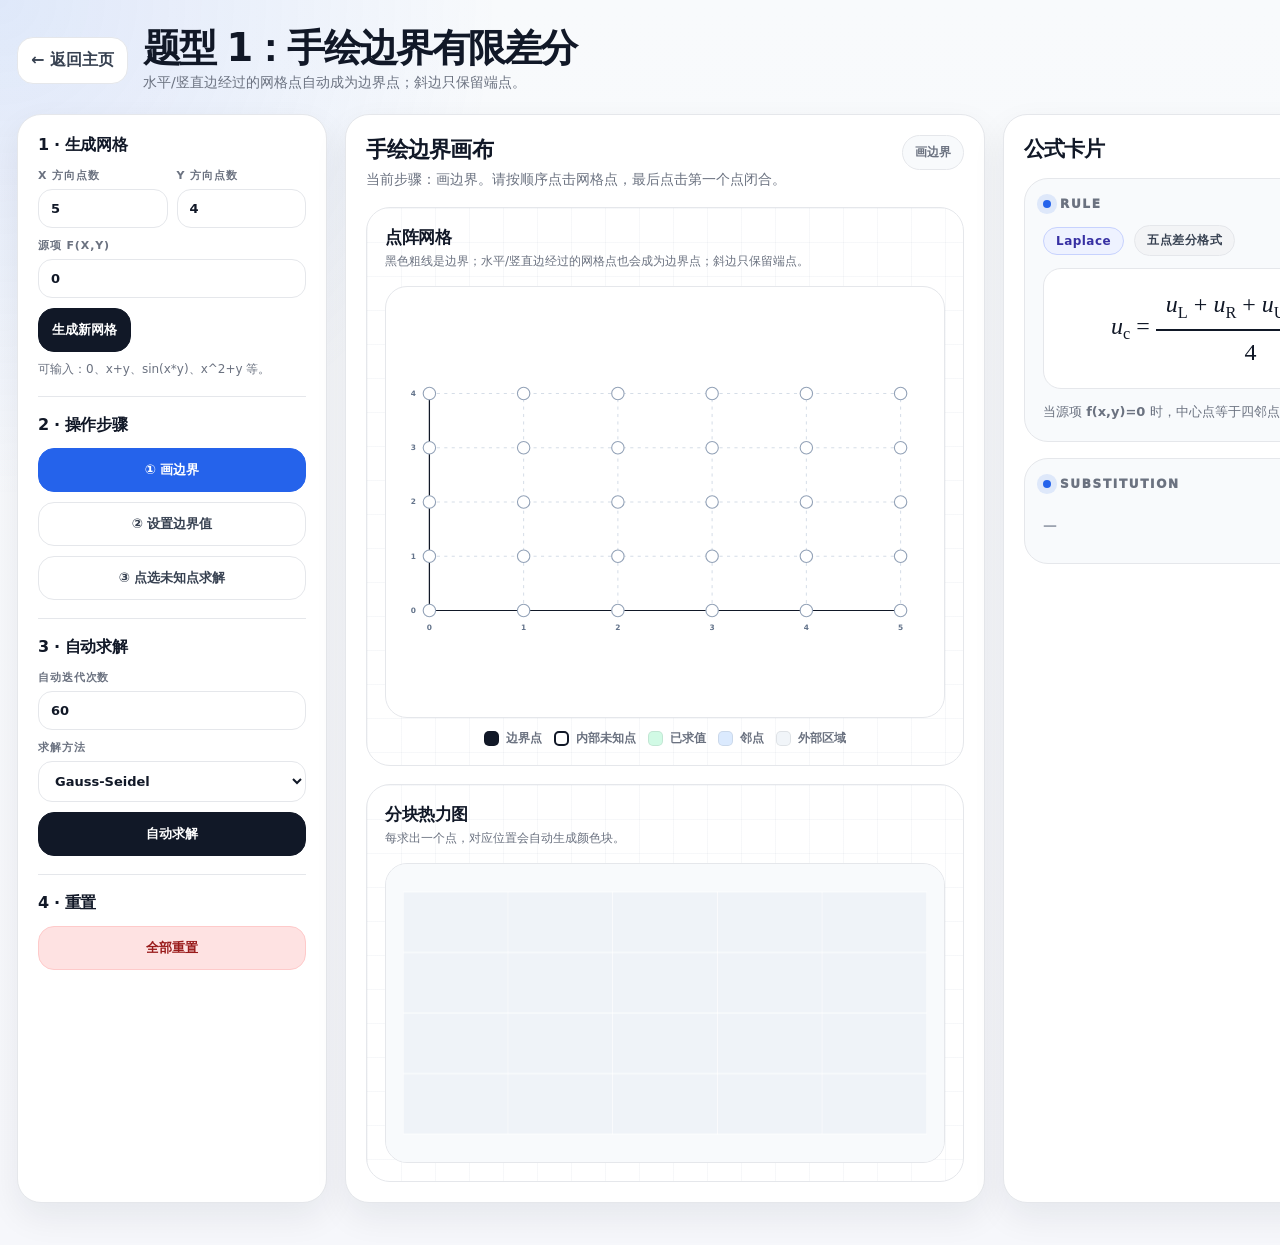
==== type1.html @ 8f2c516f "first commit" ====
<!DOCTYPE html>
<html lang="zh-CN"><head><meta charset="UTF-8"><meta name="viewport" content="width=device-width,initial-scale=1.0"><title>题型1 手绘边界有限差分</title><link rel="stylesheet" href="css/style.css"></head>
<body><div class="app"><header class="topbar"><a class="btn" href="index.html" style="text-decoration:none">← 返回主页</a><div><h1>题型 1：手绘边界有限差分</h1><div class="subtitle">水平/竖直边经过的网格点自动成为边界点；斜边只保留端点。</div></div></header>
<section><div class="layout"><aside class="card panel"><div class="control-group"><h3>1 · 生成网格</h3><div class="field-row"><div><label>x 方向点数</label><input id="nx" type="number" min="3" max="12" value="5"></div><div><label>y 方向点数</label><input id="ny" type="number" min="3" max="12" value="4"></div></div><div class="field-row one"><div><label>源项 f(x,y)</label><input id="source" value="0"></div></div><button class="btn dark" id="newGrid">生成新网格</button><div class="mini-note">可输入：0、x+y、sin(x*y)、x^2+y 等。</div></div><div class="control-group"><h3>2 · 操作步骤</h3><div class="segmented"><button class="btn mode-btn active" data-mode="draw">① 画边界</button><button class="btn mode-btn" data-mode="set">② 设置边界值</button><button class="btn mode-btn" data-mode="solve">③ 点选未知点求解</button></div></div><div class="control-group"><h3>3 · 自动求解</h3><div class="field-row one"><div><label>自动迭代次数</label><input id="iterations" type="number" min="1" value="60"></div></div><div class="field-row one"><div><label>求解方法</label><select id="method"><option value="gauss">Gauss-Seidel</option><option value="jacobi">Jacobi</option><option value="sor">SOR</option></select></div></div><div class="field-row one" id="omegaWrap" style="display:none"><div><label>SOR 松弛因子 ω</label><input id="omega" type="number" min="0.1" max="1.95" step="0.05" value="1.2"></div></div><div class="segmented"><button class="btn dark" id="autoSolve">自动求解</button></div></div><div class="control-group"><h3>4 · 重置</h3><div class="segmented"><button class="btn warn" id="resetAll">全部重置</button></div></div></aside><main class="card main-canvas"><div class="canvas-header"><div><h3>手绘边界画布</h3><div class="subtitle" id="canvasTip">当前步骤：画边界。请按顺序点击网格点，最后点击第一个点闭合。</div></div><div class="hint" id="modeHint">画边界</div></div><div class="visual-stack"><div class="sub-card"><div class="sub-card-title"><div><h4>点阵网格</h4><p>黑色粗线是边界；水平/竖直边经过的网格点也会成为边界点；斜边只保留端点。</p></div></div><div class="grid-canvas-wrap"><svg id="gridSvg" viewBox="0 0 900 460"></svg></div><div class="legend"><div class="legend-item"><span class="swatch" style="background:#111827"></span> 边界点</div><div class="legend-item"><span class="swatch" style="background:#fff;border:2px solid #111827"></span> 内部未知点</div><div class="legend-item"><span class="swatch" style="background:#d1fae5"></span> 已求值</div><div class="legend-item"><span class="swatch" style="background:#dbeafe"></span> 邻点</div><div class="legend-item"><span class="swatch" style="background:#f1f5f9"></span> 外部区域</div></div></div><div class="sub-card"><div class="sub-card-title"><div><h4>分块热力图</h4><p>每求出一个点，对应位置会自动生成颜色块。</p></div></div><div class="heat-map"><canvas id="heatCanvas" width="900" height="300"></canvas></div></div></div></main><aside class="card formula-card"><h3>公式卡片</h3><div class="pretty-box"><div class="pretty-label">Rule</div><div id="ruleBox"></div></div><div class="pretty-box"><div class="pretty-label">Substitution</div><div id="subBox"></div></div></aside></div></section></div>
<script>
const $=s=>document.querySelector(s),$$=s=>Array.from(document.querySelectorAll(s));const state={nx:5,ny:4,mode:"draw",vertices:[],closed:false,boundarySet:new Set,activeSet:new Set,interiorSet:new Set,outsideSet:new Set,values:new Map,solvedSet:new Set,selected:null,neighbors:[],lastCalc:null};const svg=$("#gridSvg"),canvas=$("#heatCanvas"),ctx=canvas.getContext("2d");const key=(i,j)=>`${i},${j}`,parseKey=k=>k.split(",").map(Number),clamp=(v,a,b)=>Math.max(a,Math.min(b,v));function fmt(n,d=4){if(n==null||Number.isNaN(n)||!Number.isFinite(n))return"?";return Number(n).toFixed(d).replace(/\.?0+$/,'')}function compileExpr(expr,names){const safe=String(expr||"0").replace(/\bpi\b/gi,"Math.PI").replace(/\be\b/g,"Math.E").replace(/\bsin\b/g,"Math.sin").replace(/\bcos\b/g,"Math.cos").replace(/\btan\b/g,"Math.tan").replace(/\bexp\b/g,"Math.exp").replace(/\blog\b/g,"Math.log").replace(/\bsqrt\b/g,"Math.sqrt").replace(/\babs\b/g,"Math.abs").replace(/\bpow\b/g,"Math.pow").replace(/\^/g,"**");try{return new Function(...names,`"use strict"; return (${safe});`)}catch{return()=>0}}function evalExpr(expr,vars){try{const fn=compileExpr(expr,Object.keys(vars)),v=fn(...Object.values(vars));return Number.isFinite(v)?Number(v):0}catch{return 0}}function px(i){const p=70,w=900-p*2;return p+i/state.nx*w}function py(j){const p=55,h=460-p*2;return 460-p-j/state.ny*h}const coord=(i,j)=>({x:i,y:j});function updateMethodUI(){$("#omegaWrap").style.display=$("#method").value==="sor"?"grid":"none"}function getMethodName(){const v=$("#method").value;return v==="jacobi"?"Jacobi":v==="sor"?"SOR":"Gauss-Seidel"}function updateStepText(){const m=state.mode;if(m==="draw"){$("#modeHint").textContent="画边界";$("#canvasTip").textContent="当前步骤：画边界。请按顺序点击网格点，最后点击第一个点闭合。"}if(m==="set"){$("#modeHint").textContent="设置边界值";$("#canvasTip").textContent="当前步骤：设置边界值。请点击黑色边界点，然后手动输入该点的边界值。"}if(m==="solve"){$("#modeHint").textContent="点选求解";$("#canvasTip").textContent="当前步骤：点选未知点求解。请点击白色空心点，系统会自动代入四邻点计算。"}}function updateStatus(){}function setMode(mode){state.mode=mode;$$('.mode-btn').forEach(b=>b.classList.toggle('active',b.dataset.mode===mode));updateStepText();render()}function pointInPolygon(x,y,poly){let inside=false;for(let i=0,j=poly.length-1;i<poly.length;j=i++){const xi=poly[i].i,yi=poly[i].j,xj=poly[j].i,yj=poly[j].j;const hit=((yi>y)!==(yj>y))&&(x<((xj-xi)*(y-yi))/((yj-yi)||1e-12)+xi);if(hit)inside=!inside}return inside}function rebuildSets(){state.boundarySet.clear();state.activeSet.clear();state.interiorSet.clear();state.outsideSet.clear();function add(i,j){const k=key(i,j);state.boundarySet.add(k);state.activeSet.add(k)}for(const v of state.vertices)add(v.i,v.j);if(state.vertices.length>=2){const seg=[];for(let a=0;a<state.vertices.length-1;a++)seg.push([state.vertices[a],state.vertices[a+1]]);if(state.closed)seg.push([state.vertices[state.vertices.length-1],state.vertices[0]]);for(const[p0,p1]of seg){if(p0.i===p1.i){for(let j=Math.min(p0.j,p1.j);j<=Math.max(p0.j,p1.j);j++)add(p0.i,j)}else if(p0.j===p1.j){for(let i=Math.min(p0.i,p1.i);i<=Math.max(p0.i,p1.i);i++)add(i,p0.j)}else{add(p0.i,p0.j);add(p1.i,p1.j)}}}if(!state.closed){for(let j=0;j<=state.ny;j++)for(let i=0;i<=state.nx;i++){const k=key(i,j);if(!state.boundarySet.has(k))state.outsideSet.add(k)}return}for(let j=0;j<=state.ny;j++)for(let i=0;i<=state.nx;i++){const k=key(i,j);if(state.boundarySet.has(k))continue;if(pointInPolygon(i,j,state.vertices)){state.interiorSet.add(k);state.activeSet.add(k);if(!state.values.has(k))state.values.set(k,0)}else state.outsideSet.add(k)}}function handlePointClick(i,j){if(state.mode==="draw")handleDrawClick(i,j);if(state.mode==="set")handleSetClick(i,j);if(state.mode==="solve")handleSolveClick(i,j)}function handleDrawClick(i,j){if(state.closed)return;if(state.vertices.length>=3){const f=state.vertices[0];if(f.i===i&&f.j===j){state.closed=true;rebuildSets();render();return}}const last=state.vertices[state.vertices.length-1];if(last&&last.i===i&&last.j===j)return;state.vertices.push({i,j});rebuildSets();render()}function handleSetClick(i,j){const k=key(i,j);if(!state.boundarySet.has(k))return;const old=state.values.has(k)?state.values.get(k):"";const input=prompt(`请输入边界点 (${i}, ${j}) 的边界值`,old);if(input===null)return;const value=evalExpr(input,coord(i,j));state.values.set(k,value);state.solvedSet.add(k);state.selected={i,j};state.neighbors=[];state.lastCalc={type:"boundary",i,j,...coord(i,j),value};render()}function handleSolveClick(i,j){const k=key(i,j);if(!state.interiorSet.has(k))return;calculateInteriorPoint(i,j,true);render()}function nearestBoundaryValue(i,j){let best=null,bestD=Infinity;for(const k of state.boundarySet){if(!state.values.has(k))continue;const[bi,bj]=parseKey(k),d=(bi-i)**2+(bj-j)**2;if(d<bestD){bestD=d;best=state.values.get(k)}}return best===null?0:best}function getNeighborValue(i,j){const k=key(i,j);return state.values.has(k)?state.values.get(k):nearestBoundaryValue(i,j)}function getNeighborInfo(i,j){return[{name:"左",i:i-1,j},{name:"右",i:i+1,j},{name:"上",i,j:j+1},{name:"下",i,j:j-1}].map(d=>{const k=key(d.i,d.j);return {...d,value:state.values.has(k)?state.values.get(k):nearestBoundaryValue(d.i,d.j)}})}function calculateInteriorPoint(i,j,mark=false){const k=key(i,j),{x,y}=coord(i,j),fVal=evalExpr($("#source").value,{x,y});const n=getNeighborInfo(i,j),L=n.find(a=>a.name==="左").value,R=n.find(a=>a.name==="右").value,U=n.find(a=>a.name==="上").value,D=n.find(a=>a.name==="下").value,value=(L+R+U+D-fVal)/4;state.values.set(k,value);state.solvedSet.add(k);if(mark){state.selected={i,j};state.neighbors=n.map(a=>({i:a.i,j:a.j}));state.lastCalc={type:"interior",method:"单点代入",i,j,x,y,L,R,U,D,fVal,value}}return value}function jacobiStep(){const old=new Map(state.values),neu=new Map(state.values);for(const k of state.interiorSet){const[i,j]=parseKey(k),{x,y}=coord(i,j),fVal=evalExpr($("#source").value,{x,y});const ov=(a,b)=>old.has(key(a,b))?old.get(key(a,b)):nearestBoundaryValue(a,b);neu.set(k,(ov(i-1,j)+ov(i+1,j)+ov(i,j+1)+ov(i,j-1)-fVal)/4);state.solvedSet.add(k)}state.values=neu}function gaussStep(){for(const k of state.interiorSet){const[i,j]=parseKey(k),{x,y}=coord(i,j),fVal=evalExpr($("#source").value,{x,y});state.values.set(k,(getNeighborValue(i-1,j)+getNeighborValue(i+1,j)+getNeighborValue(i,j+1)+getNeighborValue(i,j-1)-fVal)/4);state.solvedSet.add(k)}}function sorStep(w){for(const k of state.interiorSet){const[i,j]=parseKey(k),{x,y}=coord(i,j),fVal=evalExpr($("#source").value,{x,y}),old=state.values.get(k)||0;const gs=(getNeighborValue(i-1,j)+getNeighborValue(i+1,j)+getNeighborValue(i,j+1)+getNeighborValue(i,j-1)-fVal)/4;state.values.set(k,old+w*(gs-old));state.solvedSet.add(k)}}function autoSolve(){const n=Math.max(1,+$("#iterations").value||60),m=$("#method").value,w=+$("#omega").value||1.2;for(let s=0;s<n;s++){if(m==="jacobi")jacobiStep();else if(m==="sor")sorStep(w);else gaussStep()}const first=Array.from(state.interiorSet)[0];if(first){const[i,j]=parseKey(first);calculateInteriorPoint(i,j,true);state.lastCalc.method=getMethodName()}render()}function newGrid(){state.nx=clamp(+$("#nx").value||5,3,12);state.ny=clamp(+$("#ny").value||4,3,12);state.vertices=[];state.closed=false;state.boundarySet.clear();state.activeSet.clear();state.interiorSet.clear();state.outsideSet.clear();state.values.clear();state.solvedSet.clear();state.selected=null;state.neighbors=[];state.lastCalc=null;rebuildSets();setMode("draw");render()}function resetAll(){newGrid()}function render(){renderGrid();renderHeatMap();renderFormula()}function addSvgText(x,y,text,o={}){const t=document.createElementNS("http://www.w3.org/2000/svg","text");t.setAttribute("x",x);t.setAttribute("y",y);t.setAttribute("text-anchor",o.anchor||"middle");t.setAttribute("fill",o.fill||"#111827");t.setAttribute("font-size",o.size||"12");t.setAttribute("font-weight",o.weight||"900");t.textContent=text;svg.appendChild(t)}function addBoundaryValueLabel(i,j,value){const label=fmt(value,2),width=Math.max(32,label.length*8+14),height=20;let x=clamp(px(i)+12,4,900-width-4),y=clamp(py(j)-28,4,460-height-4);const g=document.createElementNS("http://www.w3.org/2000/svg","g");g.setAttribute("class","boundary-value-label");const r=document.createElementNS("http://www.w3.org/2000/svg","rect");r.setAttribute("x",x);r.setAttribute("y",y);r.setAttribute("width",width);r.setAttribute("height",height);const t=document.createElementNS("http://www.w3.org/2000/svg","text");t.setAttribute("x",x+width/2);t.setAttribute("y",y+14);t.setAttribute("text-anchor","middle");t.textContent=label;g.appendChild(r);g.appendChild(t);svg.appendChild(g)}function renderGrid(){svg.innerHTML="";for(let i=0;i<=state.nx;i++){const l=document.createElementNS("http://www.w3.org/2000/svg","line");l.setAttribute("x1",px(i));l.setAttribute("y1",py(0));l.setAttribute("x2",px(i));l.setAttribute("y2",py(state.ny));l.setAttribute("class",i===0?"axis-line":"grid-line");svg.appendChild(l)}for(let j=0;j<=state.ny;j++){const l=document.createElementNS("http://www.w3.org/2000/svg","line");l.setAttribute("x1",px(0));l.setAttribute("y1",py(j));l.setAttribute("x2",px(state.nx));l.setAttribute("y2",py(j));l.setAttribute("class",j===0?"axis-line":"grid-line");svg.appendChild(l)}for(let i=0;i<=state.nx;i++)addSvgText(px(i),py(0)+31,i,{fill:"#64748b"});for(let j=0;j<=state.ny;j++)addSvgText(px(0)-26,py(j)+4,j,{fill:"#64748b"});if(state.selected&&state.neighbors.length)for(const nb of state.neighbors){const l=document.createElementNS("http://www.w3.org/2000/svg","line");l.setAttribute("x1",px(state.selected.i));l.setAttribute("y1",py(state.selected.j));l.setAttribute("x2",px(nb.i));l.setAttribute("y2",py(nb.j));l.setAttribute("class","dependency-line");svg.appendChild(l)}if(state.vertices.length>=2){const pts=state.vertices.map(v=>`${px(v.i)},${py(v.j)}`).join(" ");const poly=document.createElementNS("http://www.w3.org/2000/svg",state.closed?"polygon":"polyline");poly.setAttribute("points",pts);poly.setAttribute("class",state.closed?"boundary-line":"preview-line");svg.appendChild(poly)}for(let j=0;j<=state.ny;j++)for(let i=0;i<=state.nx;i++){const k=key(i,j),g=document.createElementNS("http://www.w3.org/2000/svg","g");let cls="candidate";if(state.closed){if(state.boundarySet.has(k))cls="boundary";else if(state.interiorSet.has(k))cls=state.solvedSet.has(k)?"solved":"interior";else cls="outside"}else cls=state.boundarySet.has(k)?"vertex":"candidate";if(state.selected&&state.selected.i===i&&state.selected.j===j)cls+=" selected";else if(state.neighbors.some(n=>n.i===i&&n.j===j))cls+=" neighbor";g.setAttribute("class","node "+cls);const c=document.createElementNS("http://www.w3.org/2000/svg","circle");c.setAttribute("cx",px(i));c.setAttribute("cy",py(j));c.setAttribute("r",state.closed?15:10);const t=document.createElementNS("http://www.w3.org/2000/svg","text");t.setAttribute("x",px(i));t.setAttribute("y",py(j)+4);t.setAttribute("text-anchor","middle");if(state.interiorSet.has(k)&&state.solvedSet.has(k))t.textContent=fmt(state.values.get(k),1);g.appendChild(c);g.appendChild(t);g.addEventListener("click",()=>handlePointClick(i,j));svg.appendChild(g)}for(const k of state.boundarySet)if(state.values.has(k)){const[i,j]=parseKey(k);addBoundaryValueLabel(i,j,state.values.get(k))}}function colorForValue(v,min,max){if(!Number.isFinite(v))return[226,232,240];if(Math.abs(max-min)<1e-12)return[248,250,252];const mid=(max+min)/2,scale=Math.max(Math.abs(max-mid),Math.abs(min-mid))||1,z=clamp((v-mid)/scale,-1,1);return z>0?[255,Math.round(245-105*z),Math.round(230-175*z)]:z<0?[Math.round(230+120*z),Math.round(240+75*z),255]:[248,250,252]}function renderHeatMap(){const W=canvas.width,H=canvas.height;ctx.clearRect(0,0,W,H);ctx.fillStyle="#f8fafc";ctx.fillRect(0,0,W,H);const vals=Array.from(state.values.values()).filter(Number.isFinite),min=vals.length?Math.min(...vals):0,max=vals.length?Math.max(...vals):1,pad=28,cw=(W-pad*2)/state.nx,ch=(H-pad*2)/state.ny,cx=i=>pad+i*cw,cy=j=>H-pad-j*ch;for(let j=0;j<state.ny;j++)for(let i=0;i<state.nx;i++){ctx.fillStyle="rgba(226,232,240,.42)";ctx.fillRect(cx(i),cy(j+1),cw,ch)}for(const k of state.activeSet){const[i,j]=parseKey(k),ok=(state.boundarySet.has(k)&&state.values.has(k))||(state.interiorSet.has(k)&&state.solvedSet.has(k));if(!ok)continue;const[r,g,b]=colorForValue(state.values.get(k),min,max),x0=cx(Math.max(0,i-.5)),y0=cy(Math.min(state.ny,j+.5)),x1=cx(Math.min(state.nx,i+.5)),y1=cy(Math.max(0,j-.5));ctx.fillStyle=`rgb(${r},${g},${b})`;ctx.fillRect(x0,y0,x1-x0,y1-y0)}ctx.save();ctx.strokeStyle="rgba(255,255,255,.86)";ctx.lineWidth=1;for(let i=0;i<=state.nx;i++){ctx.beginPath();ctx.moveTo(cx(i),pad);ctx.lineTo(cx(i),H-pad);ctx.stroke()}for(let j=0;j<=state.ny;j++){ctx.beginPath();ctx.moveTo(pad,cy(j));ctx.lineTo(W-pad,cy(j));ctx.stroke()}ctx.restore();if(state.vertices.length>=2){ctx.save();ctx.strokeStyle="#111827";ctx.lineWidth=4;ctx.lineJoin="round";ctx.lineCap="round";ctx.beginPath();state.vertices.forEach((v,idx)=>{const x=cx(v.i),y=cy(v.j);idx===0?ctx.moveTo(x,y):ctx.lineTo(x,y)});if(state.closed)ctx.closePath();ctx.stroke();ctx.restore()}}function mathVar(base,sub=""){return sub?`<span class="math-i">${base}</span><span class="math-sub">${sub}</span>`:`<span class="math-i">${base}</span>`}function frac(top,bottom){return`<span class="frac"><span class="top">${top}</span><span class="bottom">${bottom}</span></span>`}function renderRuleBox(){const source=($("#source").value||"0").trim(),lap=source==="0";$("#ruleBox").innerHTML=`<div class="eq-wrap"><div class="eq-head"><span class="eq-chip">${lap?"Laplace":"Poisson"}</span><span class="eq-chip gray">五点差分格式</span></div><div class="equation"><div class="math-line">${mathVar("u","c")} = ${frac(`${mathVar("u","L")} + ${mathVar("u","R")} + ${mathVar("u","U")} + ${mathVar("u","D")}${lap?"":" - f(i,j)"}`,'4')}</div></div><div class="formula-note">${lap?"当源项 <b>f(x,y)=0</b> 时，中心点等于四邻点平均值。":`当前源项为：<b>${source}</b>。`}</div></div>`}function renderSubBox(){if(!state.lastCalc){$("#subBox").innerHTML='<div class="empty-sub">—</div>';return}const c=state.lastCalc;if(c.type==="boundary"){$("#subBox").innerHTML=`<div class="eq-wrap"><div class="eq-head"><span class="eq-chip gray">边界条件</span></div><div class="equation"><div class="equation-steps"><div class="eq-row"><div class="eq-left">u(${c.i}, ${c.j})</div><div class="eq-sign">=</div><div class="eq-right">${fmt(c.value,6)}</div></div></div></div><div class="formula-note">该点是边界点，数值直接给定。</div></div>`;return}const num=c.L+c.R+c.U+c.D-c.fVal;$("#subBox").innerHTML=`<div class="eq-wrap"><div class="eq-head"><span class="eq-chip">${c.method||"单点代入"}</span><span class="eq-chip gray">点 (${c.i}, ${c.j})</span></div><div class="equation"><div class="equation-steps"><div class="eq-row"><div class="eq-left">u(${c.i}, ${c.j})</div><div class="eq-sign">=</div><div class="eq-right">${frac(`${fmt(c.L,4)} + ${fmt(c.R,4)} + ${fmt(c.U,4)} + ${fmt(c.D,4)} - ${fmt(c.fVal,4)}`,'4')}</div></div><div class="eq-row"><div class="eq-left"></div><div class="eq-sign">=</div><div class="eq-right">${frac(fmt(num,6),'4')}</div></div><div class="eq-row"><div class="eq-left"></div><div class="eq-sign">=</div><div class="eq-right">${fmt(c.value,6)}</div></div></div></div><table class="math-table"><tr><td>左邻点</td><td>${fmt(c.L,6)}</td></tr><tr><td>右邻点</td><td>${fmt(c.R,6)}</td></tr><tr><td>上邻点</td><td>${fmt(c.U,6)}</td></tr><tr><td>下邻点</td><td>${fmt(c.D,6)}</td></tr><tr><td>源项 f</td><td>${fmt(c.fVal,6)}</td></tr><tr><td>结果</td><td>${fmt(c.value,6)}</td></tr></table></div>`}function renderFormula(){renderRuleBox();renderSubBox()}$$('.mode-btn').forEach(b=>b.addEventListener('click',()=>setMode(b.dataset.mode)));$("#newGrid").addEventListener("click",newGrid);$("#autoSolve").addEventListener("click",autoSolve);$("#resetAll").addEventListener("click",resetAll);$("#method").addEventListener("change",()=>{updateMethodUI();render()});$("#source").addEventListener("input",renderFormula);updateMethodUI();newGrid();
</script></body></html>
---- css/style.css ----
:root{--bg:#f6f7fb;--card:#fff;--line:#e5e7eb;--text:#111827;--muted:#6b7280;--blue:#2563eb;--blue-soft:#dbeafe;--red:#ef4444;--red-soft:#fee2e2;--green:#10b981;--green-soft:#d1fae5;--shadow:0 14px 34px rgba(15,23,42,.07);--radius:24px;--sans:-apple-system,BlinkMacSystemFont,"SF Pro Display","Segoe UI",system-ui,sans-serif;--mono:ui-monospace,SFMono-Regular,Menlo,Monaco,Consolas,monospace;--math:"Times New Roman","Cambria Math",Georgia,serif}*{box-sizing:border-box}body{margin:0;min-height:100vh;font-family:var(--sans);color:var(--text);background:radial-gradient(circle at top left,rgba(37,99,235,.12),transparent 28%),linear-gradient(180deg,#f8fafc 0%,var(--bg) 100%)}button,input,select{font-family:inherit}.app{width:min(1520px,calc(100% - 34px));margin:0 auto;padding:28px 0 42px}.topbar{display:flex;align-items:center;gap:15px;margin-bottom:22px}.logo{width:48px;height:48px;border-radius:17px;background:linear-gradient(135deg,#2563eb,#7c3aed);box-shadow:0 14px 28px rgba(37,99,235,.22);flex:0 0 auto}h1{margin:0;font-size:clamp(30px,3vw,44px);line-height:1.05;letter-spacing:-.05em}.subtitle{margin-top:6px;color:var(--muted);font-size:14px}.home{display:grid;grid-template-columns:repeat(2,minmax(280px,1fr));gap:18px}.home-card{display:block;text-decoration:none;color:inherit;padding:28px;border-radius:var(--radius);background:var(--card);border:1px solid var(--line);box-shadow:var(--shadow);transition:.18s}.home-card:hover{transform:translateY(-2px);box-shadow:0 18px 44px rgba(15,23,42,.1)}.home-card h2{margin:0 0 10px;font-size:26px;letter-spacing:-.04em}.home-card p{margin:0;color:var(--muted);line-height:1.65}.home-badge{display:inline-flex;margin-bottom:18px;padding:7px 12px;border-radius:999px;background:#eff6ff;border:1px solid #bfdbfe;color:#1d4ed8;font-weight:900;font-size:12px}.layout{display:grid;grid-template-columns:310px minmax(640px,1fr) 450px;gap:18px;align-items:stretch}.card{border-radius:var(--radius);background:var(--card);border:1px solid var(--line);box-shadow:var(--shadow)}.panel,.main-canvas,.formula-card{padding:20px}.main-canvas{min-height:760px;overflow:hidden}.control-group{padding-bottom:18px;margin-bottom:18px;border-bottom:1px solid var(--line)}.control-group:last-child{padding-bottom:0;margin-bottom:0;border-bottom:0}h3{margin:0 0 12px;font-size:16px;letter-spacing:-.025em}label{display:block;font-size:11px;font-weight:900;letter-spacing:.08em;text-transform:uppercase;color:#6b7280;margin-bottom:6px}input,select{width:100%;border:1px solid var(--line);border-radius:14px;padding:11px 12px;background:#fff;color:#111827;font-size:13px;font-weight:750;outline:none}input:focus,select:focus{border-color:var(--blue);box-shadow:0 0 0 4px rgba(37,99,235,.1)}.field-row{display:grid;grid-template-columns:1fr 1fr;gap:9px;margin-bottom:10px}.field-row.one{grid-template-columns:1fr}.segmented{display:grid;gap:10px}.btn{border:1px solid var(--line);border-radius:16px;background:#fff;padding:12px 13px;color:#374151;font-weight:850;cursor:pointer;transition:.16s;text-align:center}.btn:hover{transform:translateY(-1px);box-shadow:0 10px 18px rgba(15,23,42,.06)}.btn.active{color:#fff;background:var(--blue);border-color:var(--blue)}.btn.dark{color:#fff;background:#111827;border-color:#111827}.btn.warn{color:#991b1b;background:#fee2e2;border-color:#fecaca}.mini-note{margin-top:8px;color:var(--muted);font-size:12px;line-height:1.5}.canvas-header{display:flex;justify-content:space-between;align-items:flex-start;gap:12px;margin-bottom:18px}.canvas-header h3{margin:0;font-size:22px;letter-spacing:-.04em}.hint{padding:8px 12px;border-radius:999px;border:1px solid var(--line);background:#f8fafc;color:var(--muted);font-size:12px;font-weight:850;white-space:nowrap}.visual-stack{display:grid;gap:18px}.sub-card{border-radius:24px;border:1px solid var(--line);background:linear-gradient(90deg,rgba(148,163,184,.08) 1px,transparent 1px),linear-gradient(180deg,rgba(148,163,184,.08) 1px,transparent 1px),#fff;background-size:34px 34px;padding:18px;overflow:hidden}.sub-card-title{display:flex;justify-content:space-between;align-items:flex-start;gap:12px;margin-bottom:16px}.sub-card-title h4{margin:0;font-size:17px;letter-spacing:-.025em}.sub-card-title p{margin:4px 0 0;color:var(--muted);font-size:12px}.grid-canvas-wrap{min-height:430px;border-radius:22px;border:1px solid var(--line);background:#fff;display:flex;align-items:center;justify-content:center;overflow:hidden}svg{width:100%;height:100%;min-height:430px;overflow:visible}.grid-line{stroke:#cbd5e1;stroke-width:1.3;stroke-dasharray:5 7}.axis-line{stroke:#111827;stroke-width:2}.boundary-line{stroke:#111827;stroke-width:5.5;stroke-linecap:round;stroke-linejoin:round;fill:none}.preview-line{stroke:#64748b;stroke-width:2.8;stroke-dasharray:7 7;fill:none}.dependency-line{stroke:var(--blue);stroke-width:3;stroke-linecap:round;stroke-dasharray:7 7;opacity:.85}.node{cursor:pointer}.candidate circle{fill:#fff;stroke:#94a3b8;stroke-width:1.8}.outside circle{fill:#f1f5f9;stroke:#cbd5e1;stroke-width:1.2;opacity:.65}.boundary circle{fill:#111827;stroke:#111827;stroke-width:2.2}.interior circle{fill:#fff;stroke:#111827;stroke-width:2.4}.solved circle{fill:var(--green-soft);stroke:var(--green);stroke-width:2.8}.selected circle{fill:var(--red-soft)!important;stroke:var(--red)!important;stroke-width:4!important}.neighbor circle{fill:var(--blue-soft)!important;stroke:var(--blue)!important;stroke-width:3.5!important}.vertex circle{fill:#111827;stroke:#111827;stroke-width:2.6}.node text{pointer-events:none;font-size:10px;font-weight:950;fill:#111827}.boundary-value-label rect{fill:#fff;stroke:#111827;stroke-width:1.4;rx:7;ry:7}.boundary-value-label text{font-family:var(--mono);font-size:11px;font-weight:900;fill:#111827;pointer-events:none}.heat-map{width:100%;height:300px;border-radius:22px;border:1px solid var(--line);background:#f8fafc;overflow:hidden;position:relative}.heat-map canvas{width:100%;height:100%;display:block}.legend{display:flex;justify-content:center;align-items:center;gap:12px;flex-wrap:wrap;margin-top:12px}.legend-item{display:flex;align-items:center;gap:7px;color:var(--muted);font-size:12px;font-weight:850}.swatch{width:15px;height:15px;border-radius:5px;border:1px solid rgba(0,0,0,.08)}.formula-card h3{margin:0 0 15px;font-size:21px;letter-spacing:-.04em}.pretty-box{border-radius:24px;border:1px solid var(--line);background:#f8fafc;padding:18px;margin-bottom:16px}.pretty-label{display:flex;align-items:center;gap:9px;margin-bottom:14px;color:#6b7280;font-size:12px;font-weight:950;letter-spacing:.14em;text-transform:uppercase}.pretty-label:before{content:"";width:8px;height:8px;border-radius:50%;background:var(--blue);box-shadow:0 0 0 6px rgba(37,99,235,.12)}.eq-wrap{display:grid;gap:12px}.eq-head{display:flex;align-items:center;gap:10px;flex-wrap:wrap}.eq-chip{display:inline-flex;align-items:center;justify-content:center;padding:6px 12px;border-radius:999px;background:#eef2ff;border:1px solid #c7d2fe;color:#3730a3;font-size:12px;font-weight:900;letter-spacing:.04em}.eq-chip.gray{background:#f3f4f6;border-color:#e5e7eb;color:#374151}.equation{background:#fff;border:1px solid #e5e7eb;border-radius:18px;padding:18px 14px;overflow-x:auto}.equation-steps{display:grid;gap:14px}.eq-row{display:grid;grid-template-columns:95px 24px 1fr;align-items:center;column-gap:10px}.eq-left,.eq-sign,.eq-right{font-family:var(--math);font-size:24px;line-height:1.35;color:#111827;white-space:nowrap}.eq-left{text-align:right}.eq-sign{text-align:center}.eq-right{text-align:center}.math-line{font-family:var(--math);font-size:24px;line-height:1.45;color:#111827;text-align:center;white-space:nowrap}.math-i{font-style:italic}.math-sub{font-size:.68em;vertical-align:sub;font-style:normal}.frac{display:inline-flex;flex-direction:column;align-items:center;justify-content:center;vertical-align:middle;margin:0;min-width:125px}.frac .top{display:block;padding:0 10px 4px;border-bottom:2px solid #111827;text-align:center;width:100%}.frac .bottom{display:block;padding-top:4px;text-align:center;width:100%}.formula-note{color:var(--muted);font-size:13px;line-height:1.7}.math-table{width:100%;border-collapse:collapse;margin-top:4px;font-size:14px}.math-table td{border-bottom:1px solid #e5e7eb;padding:8px 0;vertical-align:top}.math-table td:first-child{width:90px;color:#6b7280;font-weight:800}.math-table td:last-child{font-family:var(--mono);color:#111827;font-weight:700;word-break:break-word}.empty-sub{min-height:40px;display:flex;align-items:center;color:#9ca3af;font-size:14px;font-weight:700}.heat-grid{display:grid;gap:4px;overflow:auto;padding:8px;background:#fff;border:1px solid var(--line);border-radius:18px}.heat-cell{width:56px;height:42px;border:1px solid #dbe3ef;border-radius:10px;display:flex;align-items:center;justify-content:center;font-family:var(--mono);font-size:12px;font-weight:800;cursor:pointer;user-select:none}.heat-cell.bound{background:#111827;color:white}.heat-cell.known{background:#d1fae5}.heat-cell.unknown{background:#fff}.heat-cell.selected{outline:3px solid var(--red);background:#fee2e2}.heat-cell.header{background:#f1f5f9;color:#64748b;cursor:default}.heat-cell.disabled{background:#f8fafc;color:#cbd5e1;cursor:default}@media(max-width:1260px){.layout{grid-template-columns:1fr}.home{grid-template-columns:1fr}}@media(max-width:760px){.app{width:min(100% - 20px,1520px);padding-top:18px}.field-row{grid-template-columns:1fr}.panel,.main-canvas,.formula-card{padding:14px}.eq-row{grid-template-columns:76px 20px 1fr;column-gap:6px}.eq-left,.eq-sign,.eq-right,.math-line{font-size:18px}.frac{min-width:95px}}
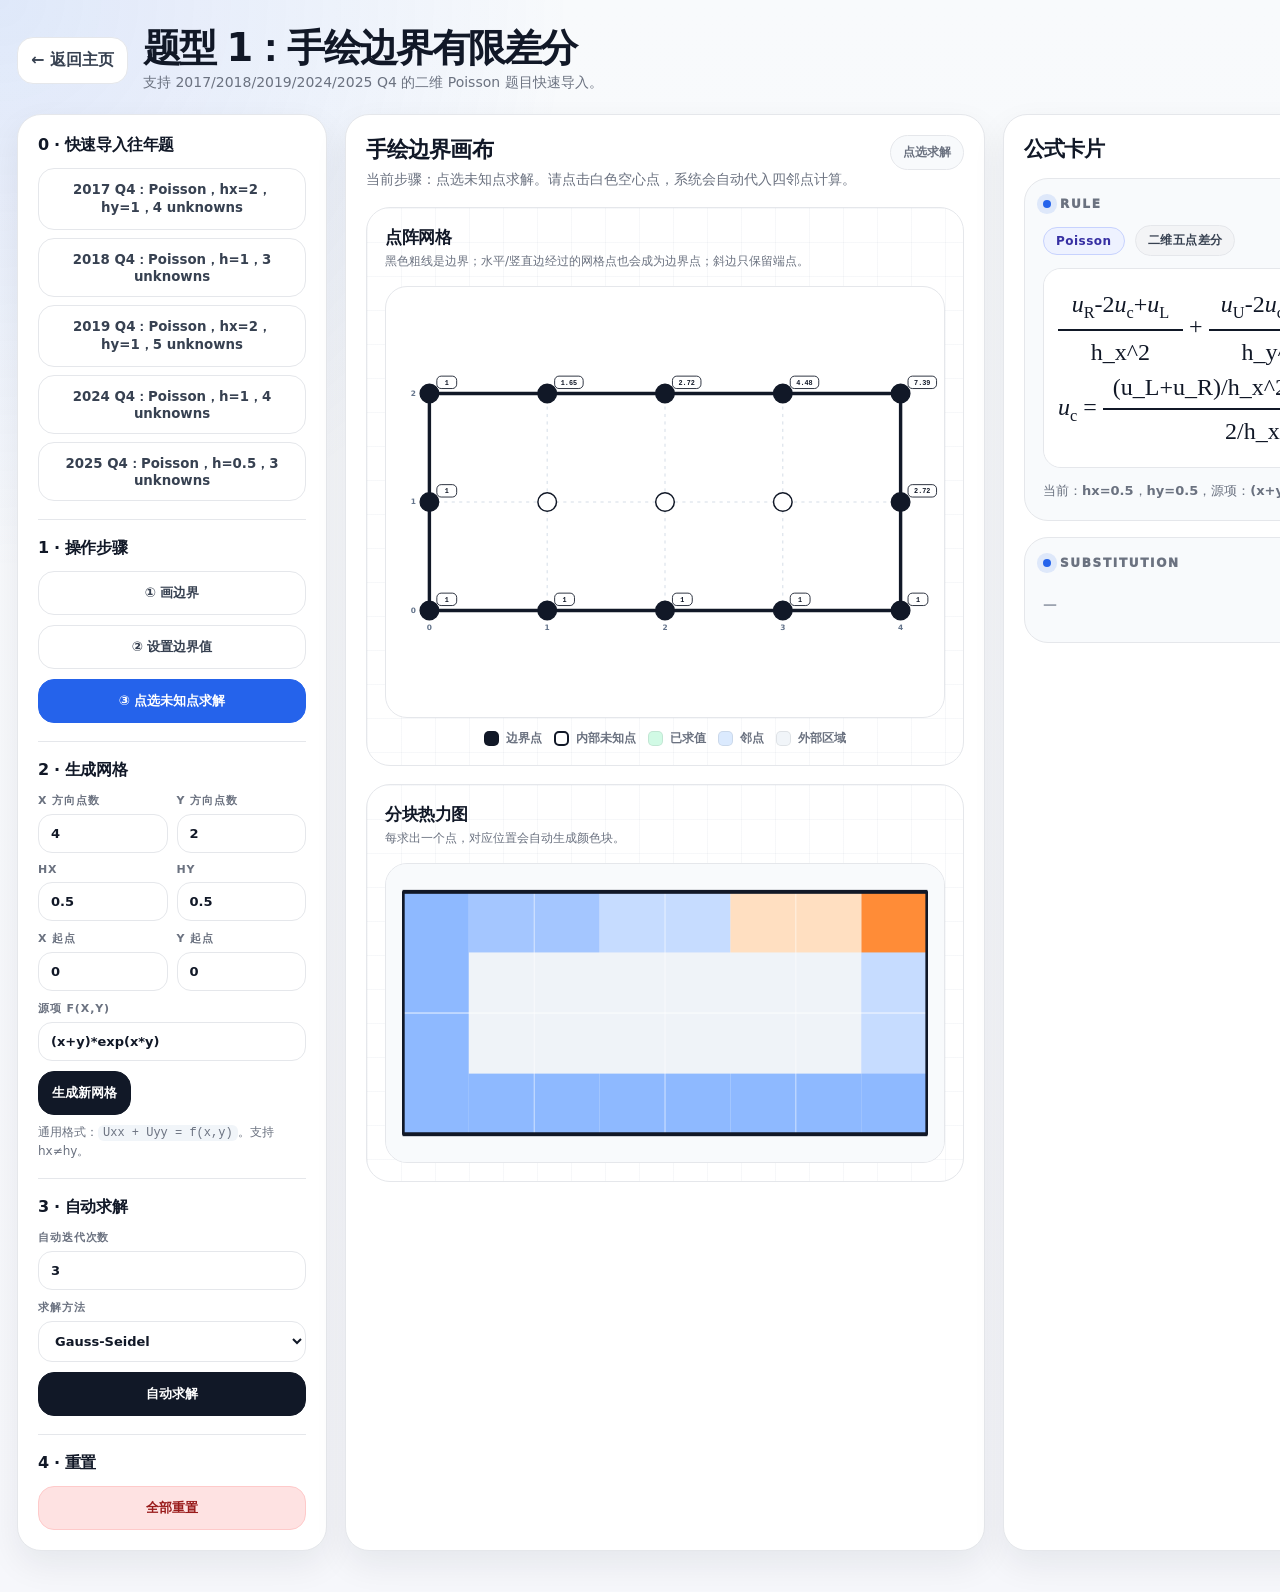
==== commit 2b80afb8: "Update type1.html" ====
--- a/type1.html
+++ b/type1.html
@@ -1,7 +1,140 @@
 <!DOCTYPE html>
-<html lang="zh-CN"><head><meta charset="UTF-8"><meta name="viewport" content="width=device-width,initial-scale=1.0"><title>题型1 手绘边界有限差分</title><link rel="stylesheet" href="css/style.css"></head>
-<body><div class="app"><header class="topbar"><a class="btn" href="index.html" style="text-decoration:none">← 返回主页</a><div><h1>题型 1：手绘边界有限差分</h1><div class="subtitle">水平/竖直边经过的网格点自动成为边界点；斜边只保留端点。</div></div></header>
-<section><div class="layout"><aside class="card panel"><div class="control-group"><h3>1 · 生成网格</h3><div class="field-row"><div><label>x 方向点数</label><input id="nx" type="number" min="3" max="12" value="5"></div><div><label>y 方向点数</label><input id="ny" type="number" min="3" max="12" value="4"></div></div><div class="field-row one"><div><label>源项 f(x,y)</label><input id="source" value="0"></div></div><button class="btn dark" id="newGrid">生成新网格</button><div class="mini-note">可输入：0、x+y、sin(x*y)、x^2+y 等。</div></div><div class="control-group"><h3>2 · 操作步骤</h3><div class="segmented"><button class="btn mode-btn active" data-mode="draw">① 画边界</button><button class="btn mode-btn" data-mode="set">② 设置边界值</button><button class="btn mode-btn" data-mode="solve">③ 点选未知点求解</button></div></div><div class="control-group"><h3>3 · 自动求解</h3><div class="field-row one"><div><label>自动迭代次数</label><input id="iterations" type="number" min="1" value="60"></div></div><div class="field-row one"><div><label>求解方法</label><select id="method"><option value="gauss">Gauss-Seidel</option><option value="jacobi">Jacobi</option><option value="sor">SOR</option></select></div></div><div class="field-row one" id="omegaWrap" style="display:none"><div><label>SOR 松弛因子 ω</label><input id="omega" type="number" min="0.1" max="1.95" step="0.05" value="1.2"></div></div><div class="segmented"><button class="btn dark" id="autoSolve">自动求解</button></div></div><div class="control-group"><h3>4 · 重置</h3><div class="segmented"><button class="btn warn" id="resetAll">全部重置</button></div></div></aside><main class="card main-canvas"><div class="canvas-header"><div><h3>手绘边界画布</h3><div class="subtitle" id="canvasTip">当前步骤：画边界。请按顺序点击网格点，最后点击第一个点闭合。</div></div><div class="hint" id="modeHint">画边界</div></div><div class="visual-stack"><div class="sub-card"><div class="sub-card-title"><div><h4>点阵网格</h4><p>黑色粗线是边界；水平/竖直边经过的网格点也会成为边界点；斜边只保留端点。</p></div></div><div class="grid-canvas-wrap"><svg id="gridSvg" viewBox="0 0 900 460"></svg></div><div class="legend"><div class="legend-item"><span class="swatch" style="background:#111827"></span> 边界点</div><div class="legend-item"><span class="swatch" style="background:#fff;border:2px solid #111827"></span> 内部未知点</div><div class="legend-item"><span class="swatch" style="background:#d1fae5"></span> 已求值</div><div class="legend-item"><span class="swatch" style="background:#dbeafe"></span> 邻点</div><div class="legend-item"><span class="swatch" style="background:#f1f5f9"></span> 外部区域</div></div></div><div class="sub-card"><div class="sub-card-title"><div><h4>分块热力图</h4><p>每求出一个点，对应位置会自动生成颜色块。</p></div></div><div class="heat-map"><canvas id="heatCanvas" width="900" height="300"></canvas></div></div></div></main><aside class="card formula-card"><h3>公式卡片</h3><div class="pretty-box"><div class="pretty-label">Rule</div><div id="ruleBox"></div></div><div class="pretty-box"><div class="pretty-label">Substitution</div><div id="subBox"></div></div></aside></div></section></div>
+<html lang="zh-CN"><head><meta charset="UTF-8"><meta name="viewport" content="width=device-width,initial-scale=1.0"><title>题型1 手绘边界有限差分</title><link rel="stylesheet" href="css/style.css"><style>
+.preset-row{display:grid;grid-template-columns:1fr;gap:8px}.preset-btn{width:100%;justify-content:flex-start}.mini-note code{background:#f1f5f9;border-radius:6px;padding:1px 5px}.eq-chip.warn{background:#fef3c7;color:#92400e}
+</style></head>
+<body><div class="app"><header class="topbar"><a class="btn" href="index.html" style="text-decoration:none">← 返回主页</a><div><h1>题型 1：手绘边界有限差分</h1><div class="subtitle">支持 2017/2018/2019/2024/2025 Q4 的二维 Poisson 题目快速导入。</div></div></header>
+<section><div class="layout"><aside class="card panel">
+  <div class="control-group">
+    <h3>0 · 快速导入往年题</h3>
+    <div class="preset-row">
+      <button class="btn preset-btn" data-preset="p2017">2017 Q4：Poisson，hx=2，hy=1，4 unknowns</button>
+      <button class="btn preset-btn" data-preset="p2018">2018 Q4：Poisson，h=1，3 unknowns</button>
+      <button class="btn preset-btn" data-preset="p2019">2019 Q4：Poisson，hx=2，hy=1，5 unknowns</button>
+      <button class="btn preset-btn" data-preset="p2024">2024 Q4：Poisson，h=1，4 unknowns</button>
+      <button class="btn preset-btn" data-preset="p2025">2025 Q4：Poisson，h=0.5，3 unknowns</button>
+    </div>
+  </div>
+
+  <div class="control-group">
+    <h3>1 · 操作步骤</h3>
+    <div class="segmented">
+      <button class="btn mode-btn" data-mode="draw">① 画边界</button>
+      <button class="btn mode-btn" data-mode="set">② 设置边界值</button>
+      <button class="btn mode-btn active" data-mode="solve">③ 点选未知点求解</button>
+    </div>
+  </div>
+
+  <div class="control-group">
+    <h3>2 · 生成网格</h3>
+    <div class="field-row">
+      <div><label>x 方向点数</label><input id="nx" type="number" min="3" max="12" value="4"></div>
+      <div><label>y 方向点数</label><input id="ny" type="number" min="2" max="12" value="2"></div>
+    </div>
+    <div class="field-row">
+      <div><label>hx</label><input id="hx" type="number" step="0.1" value="0.5"></div>
+      <div><label>hy</label><input id="hy" type="number" step="0.1" value="0.5"></div>
+    </div>
+    <div class="field-row">
+      <div><label>x 起点</label><input id="xOrigin" type="number" step="0.5" value="0"></div>
+      <div><label>y 起点</label><input id="yOrigin" type="number" step="0.5" value="0"></div>
+    </div>
+    <div class="field-row one"><div><label>源项 f(x,y)</label><input id="source" value="(x+y)*exp(x*y)"></div></div>
+    <button class="btn dark" id="newGrid">生成新网格</button>
+    <div class="mini-note">通用格式：<code>Uxx + Uyy = f(x,y)</code>。支持 hx≠hy。</div>
+  </div>
+
+  <div class="control-group">
+    <h3>3 · 自动求解</h3>
+    <div class="field-row one"><div><label>自动迭代次数</label><input id="iterations" type="number" min="1" value="3"></div></div>
+    <div class="field-row one"><div><label>求解方法</label><select id="method"><option value="gauss">Gauss-Seidel</option><option value="jacobi">Jacobi</option><option value="sor">SOR</option></select></div></div>
+    <div class="field-row one" id="omegaWrap" style="display:none"><div><label>SOR 松弛因子 ω</label><input id="omega" type="number" min="0.1" max="1.95" step="0.05" value="1.2"></div></div>
+    <div class="segmented"><button class="btn dark" id="autoSolve">自动求解</button></div>
+  </div>
+
+  <div class="control-group">
+    <h3>4 · 重置</h3>
+    <div class="segmented"><button class="btn warn" id="resetAll">全部重置</button></div>
+  </div>
+</aside><main class="card main-canvas"><div class="canvas-header"><div><h3>手绘边界画布</h3><div class="subtitle" id="canvasTip">当前步骤：画边界。请按顺序点击网格点，最后点击第一个点闭合。</div></div><div class="hint" id="modeHint">画边界</div></div><div class="visual-stack"><div class="sub-card"><div class="sub-card-title"><div><h4>点阵网格</h4><p>黑色粗线是边界；水平/竖直边经过的网格点也会成为边界点；斜边只保留端点。</p></div></div><div class="grid-canvas-wrap"><svg id="gridSvg" viewBox="0 0 900 460"></svg></div><div class="legend"><div class="legend-item"><span class="swatch" style="background:#111827"></span> 边界点</div><div class="legend-item"><span class="swatch" style="background:#fff;border:2px solid #111827"></span> 内部未知点</div><div class="legend-item"><span class="swatch" style="background:#d1fae5"></span> 已求值</div><div class="legend-item"><span class="swatch" style="background:#dbeafe"></span> 邻点</div><div class="legend-item"><span class="swatch" style="background:#f1f5f9"></span> 外部区域</div></div></div><div class="sub-card"><div class="sub-card-title"><div><h4>分块热力图</h4><p>每求出一个点，对应位置会自动生成颜色块。</p></div></div><div class="heat-map"><canvas id="heatCanvas" width="900" height="300"></canvas></div></div></div></main><aside class="card formula-card"><h3>公式卡片</h3><div class="pretty-box"><div class="pretty-label">Rule</div><div id="ruleBox"></div></div><div class="pretty-box"><div class="pretty-label">Substitution</div><div id="subBox"></div></div></aside></div></section></div>
 <script>
-const $=s=>document.querySelector(s),$$=s=>Array.from(document.querySelectorAll(s));const state={nx:5,ny:4,mode:"draw",vertices:[],closed:false,boundarySet:new Set,activeSet:new Set,interiorSet:new Set,outsideSet:new Set,values:new Map,solvedSet:new Set,selected:null,neighbors:[],lastCalc:null};const svg=$("#gridSvg"),canvas=$("#heatCanvas"),ctx=canvas.getContext("2d");const key=(i,j)=>`${i},${j}`,parseKey=k=>k.split(",").map(Number),clamp=(v,a,b)=>Math.max(a,Math.min(b,v));function fmt(n,d=4){if(n==null||Number.isNaN(n)||!Number.isFinite(n))return"?";return Number(n).toFixed(d).replace(/\.?0+$/,'')}function compileExpr(expr,names){const safe=String(expr||"0").replace(/\bpi\b/gi,"Math.PI").replace(/\be\b/g,"Math.E").replace(/\bsin\b/g,"Math.sin").replace(/\bcos\b/g,"Math.cos").replace(/\btan\b/g,"Math.tan").replace(/\bexp\b/g,"Math.exp").replace(/\blog\b/g,"Math.log").replace(/\bsqrt\b/g,"Math.sqrt").replace(/\babs\b/g,"Math.abs").replace(/\bpow\b/g,"Math.pow").replace(/\^/g,"**");try{return new Function(...names,`"use strict"; return (${safe});`)}catch{return()=>0}}function evalExpr(expr,vars){try{const fn=compileExpr(expr,Object.keys(vars)),v=fn(...Object.values(vars));return Number.isFinite(v)?Number(v):0}catch{return 0}}function px(i){const p=70,w=900-p*2;return p+i/state.nx*w}function py(j){const p=55,h=460-p*2;return 460-p-j/state.ny*h}const coord=(i,j)=>({x:i,y:j});function updateMethodUI(){$("#omegaWrap").style.display=$("#method").value==="sor"?"grid":"none"}function getMethodName(){const v=$("#method").value;return v==="jacobi"?"Jacobi":v==="sor"?"SOR":"Gauss-Seidel"}function updateStepText(){const m=state.mode;if(m==="draw"){$("#modeHint").textContent="画边界";$("#canvasTip").textContent="当前步骤：画边界。请按顺序点击网格点，最后点击第一个点闭合。"}if(m==="set"){$("#modeHint").textContent="设置边界值";$("#canvasTip").textContent="当前步骤：设置边界值。请点击黑色边界点，然后手动输入该点的边界值。"}if(m==="solve"){$("#modeHint").textContent="点选求解";$("#canvasTip").textContent="当前步骤：点选未知点求解。请点击白色空心点，系统会自动代入四邻点计算。"}}function updateStatus(){}function setMode(mode){state.mode=mode;$$('.mode-btn').forEach(b=>b.classList.toggle('active',b.dataset.mode===mode));updateStepText();render()}function pointInPolygon(x,y,poly){let inside=false;for(let i=0,j=poly.length-1;i<poly.length;j=i++){const xi=poly[i].i,yi=poly[i].j,xj=poly[j].i,yj=poly[j].j;const hit=((yi>y)!==(yj>y))&&(x<((xj-xi)*(y-yi))/((yj-yi)||1e-12)+xi);if(hit)inside=!inside}return inside}function rebuildSets(){state.boundarySet.clear();state.activeSet.clear();state.interiorSet.clear();state.outsideSet.clear();function add(i,j){const k=key(i,j);state.boundarySet.add(k);state.activeSet.add(k)}for(const v of state.vertices)add(v.i,v.j);if(state.vertices.length>=2){const seg=[];for(let a=0;a<state.vertices.length-1;a++)seg.push([state.vertices[a],state.vertices[a+1]]);if(state.closed)seg.push([state.vertices[state.vertices.length-1],state.vertices[0]]);for(const[p0,p1]of seg){if(p0.i===p1.i){for(let j=Math.min(p0.j,p1.j);j<=Math.max(p0.j,p1.j);j++)add(p0.i,j)}else if(p0.j===p1.j){for(let i=Math.min(p0.i,p1.i);i<=Math.max(p0.i,p1.i);i++)add(i,p0.j)}else{add(p0.i,p0.j);add(p1.i,p1.j)}}}if(!state.closed){for(let j=0;j<=state.ny;j++)for(let i=0;i<=state.nx;i++){const k=key(i,j);if(!state.boundarySet.has(k))state.outsideSet.add(k)}return}for(let j=0;j<=state.ny;j++)for(let i=0;i<=state.nx;i++){const k=key(i,j);if(state.boundarySet.has(k))continue;if(pointInPolygon(i,j,state.vertices)){state.interiorSet.add(k);state.activeSet.add(k);if(!state.values.has(k))state.values.set(k,0)}else state.outsideSet.add(k)}}function handlePointClick(i,j){if(state.mode==="draw")handleDrawClick(i,j);if(state.mode==="set")handleSetClick(i,j);if(state.mode==="solve")handleSolveClick(i,j)}function handleDrawClick(i,j){if(state.closed)return;if(state.vertices.length>=3){const f=state.vertices[0];if(f.i===i&&f.j===j){state.closed=true;rebuildSets();render();return}}const last=state.vertices[state.vertices.length-1];if(last&&last.i===i&&last.j===j)return;state.vertices.push({i,j});rebuildSets();render()}function handleSetClick(i,j){const k=key(i,j);if(!state.boundarySet.has(k))return;const old=state.values.has(k)?state.values.get(k):"";const input=prompt(`请输入边界点 (${i}, ${j}) 的边界值`,old);if(input===null)return;const value=evalExpr(input,coord(i,j));state.values.set(k,value);state.solvedSet.add(k);state.selected={i,j};state.neighbors=[];state.lastCalc={type:"boundary",i,j,...coord(i,j),value};render()}function handleSolveClick(i,j){const k=key(i,j);if(!state.interiorSet.has(k))return;calculateInteriorPoint(i,j,true);render()}function nearestBoundaryValue(i,j){let best=null,bestD=Infinity;for(const k of state.boundarySet){if(!state.values.has(k))continue;const[bi,bj]=parseKey(k),d=(bi-i)**2+(bj-j)**2;if(d<bestD){bestD=d;best=state.values.get(k)}}return best===null?0:best}function getNeighborValue(i,j){const k=key(i,j);return state.values.has(k)?state.values.get(k):nearestBoundaryValue(i,j)}function getNeighborInfo(i,j){return[{name:"左",i:i-1,j},{name:"右",i:i+1,j},{name:"上",i,j:j+1},{name:"下",i,j:j-1}].map(d=>{const k=key(d.i,d.j);return {...d,value:state.values.has(k)?state.values.get(k):nearestBoundaryValue(d.i,d.j)}})}function calculateInteriorPoint(i,j,mark=false){const k=key(i,j),{x,y}=coord(i,j),fVal=evalExpr($("#source").value,{x,y});const n=getNeighborInfo(i,j),L=n.find(a=>a.name==="左").value,R=n.find(a=>a.name==="右").value,U=n.find(a=>a.name==="上").value,D=n.find(a=>a.name==="下").value,value=(L+R+U+D-fVal)/4;state.values.set(k,value);state.solvedSet.add(k);if(mark){state.selected={i,j};state.neighbors=n.map(a=>({i:a.i,j:a.j}));state.lastCalc={type:"interior",method:"单点代入",i,j,x,y,L,R,U,D,fVal,value}}return value}function jacobiStep(){const old=new Map(state.values),neu=new Map(state.values);for(const k of state.interiorSet){const[i,j]=parseKey(k),{x,y}=coord(i,j),fVal=evalExpr($("#source").value,{x,y});const ov=(a,b)=>old.has(key(a,b))?old.get(key(a,b)):nearestBoundaryValue(a,b);neu.set(k,(ov(i-1,j)+ov(i+1,j)+ov(i,j+1)+ov(i,j-1)-fVal)/4);state.solvedSet.add(k)}state.values=neu}function gaussStep(){for(const k of state.interiorSet){const[i,j]=parseKey(k),{x,y}=coord(i,j),fVal=evalExpr($("#source").value,{x,y});state.values.set(k,(getNeighborValue(i-1,j)+getNeighborValue(i+1,j)+getNeighborValue(i,j+1)+getNeighborValue(i,j-1)-fVal)/4);state.solvedSet.add(k)}}function sorStep(w){for(const k of state.interiorSet){const[i,j]=parseKey(k),{x,y}=coord(i,j),fVal=evalExpr($("#source").value,{x,y}),old=state.values.get(k)||0;const gs=(getNeighborValue(i-1,j)+getNeighborValue(i+1,j)+getNeighborValue(i,j+1)+getNeighborValue(i,j-1)-fVal)/4;state.values.set(k,old+w*(gs-old));state.solvedSet.add(k)}}function autoSolve(){const n=Math.max(1,+$("#iterations").value||60),m=$("#method").value,w=+$("#omega").value||1.2;for(let s=0;s<n;s++){if(m==="jacobi")jacobiStep();else if(m==="sor")sorStep(w);else gaussStep()}const first=Array.from(state.interiorSet)[0];if(first){const[i,j]=parseKey(first);calculateInteriorPoint(i,j,true);state.lastCalc.method=getMethodName()}render()}function newGrid(){state.nx=clamp(+$("#nx").value||5,3,12);state.ny=clamp(+$("#ny").value||4,3,12);state.vertices=[];state.closed=false;state.boundarySet.clear();state.activeSet.clear();state.interiorSet.clear();state.outsideSet.clear();state.values.clear();state.solvedSet.clear();state.selected=null;state.neighbors=[];state.lastCalc=null;rebuildSets();setMode("draw");render()}function resetAll(){newGrid()}function render(){renderGrid();renderHeatMap();renderFormula()}function addSvgText(x,y,text,o={}){const t=document.createElementNS("http://www.w3.org/2000/svg","text");t.setAttribute("x",x);t.setAttribute("y",y);t.setAttribute("text-anchor",o.anchor||"middle");t.setAttribute("fill",o.fill||"#111827");t.setAttribute("font-size",o.size||"12");t.setAttribute("font-weight",o.weight||"900");t.textContent=text;svg.appendChild(t)}function addBoundaryValueLabel(i,j,value){const label=fmt(value,2),width=Math.max(32,label.length*8+14),height=20;let x=clamp(px(i)+12,4,900-width-4),y=clamp(py(j)-28,4,460-height-4);const g=document.createElementNS("http://www.w3.org/2000/svg","g");g.setAttribute("class","boundary-value-label");const r=document.createElementNS("http://www.w3.org/2000/svg","rect");r.setAttribute("x",x);r.setAttribute("y",y);r.setAttribute("width",width);r.setAttribute("height",height);const t=document.createElementNS("http://www.w3.org/2000/svg","text");t.setAttribute("x",x+width/2);t.setAttribute("y",y+14);t.setAttribute("text-anchor","middle");t.textContent=label;g.appendChild(r);g.appendChild(t);svg.appendChild(g)}function renderGrid(){svg.innerHTML="";for(let i=0;i<=state.nx;i++){const l=document.createElementNS("http://www.w3.org/2000/svg","line");l.setAttribute("x1",px(i));l.setAttribute("y1",py(0));l.setAttribute("x2",px(i));l.setAttribute("y2",py(state.ny));l.setAttribute("class",i===0?"axis-line":"grid-line");svg.appendChild(l)}for(let j=0;j<=state.ny;j++){const l=document.createElementNS("http://www.w3.org/2000/svg","line");l.setAttribute("x1",px(0));l.setAttribute("y1",py(j));l.setAttribute("x2",px(state.nx));l.setAttribute("y2",py(j));l.setAttribute("class",j===0?"axis-line":"grid-line");svg.appendChild(l)}for(let i=0;i<=state.nx;i++)addSvgText(px(i),py(0)+31,i,{fill:"#64748b"});for(let j=0;j<=state.ny;j++)addSvgText(px(0)-26,py(j)+4,j,{fill:"#64748b"});if(state.selected&&state.neighbors.length)for(const nb of state.neighbors){const l=document.createElementNS("http://www.w3.org/2000/svg","line");l.setAttribute("x1",px(state.selected.i));l.setAttribute("y1",py(state.selected.j));l.setAttribute("x2",px(nb.i));l.setAttribute("y2",py(nb.j));l.setAttribute("class","dependency-line");svg.appendChild(l)}if(state.vertices.length>=2){const pts=state.vertices.map(v=>`${px(v.i)},${py(v.j)}`).join(" ");const poly=document.createElementNS("http://www.w3.org/2000/svg",state.closed?"polygon":"polyline");poly.setAttribute("points",pts);poly.setAttribute("class",state.closed?"boundary-line":"preview-line");svg.appendChild(poly)}for(let j=0;j<=state.ny;j++)for(let i=0;i<=state.nx;i++){const k=key(i,j),g=document.createElementNS("http://www.w3.org/2000/svg","g");let cls="candidate";if(state.closed){if(state.boundarySet.has(k))cls="boundary";else if(state.interiorSet.has(k))cls=state.solvedSet.has(k)?"solved":"interior";else cls="outside"}else cls=state.boundarySet.has(k)?"vertex":"candidate";if(state.selected&&state.selected.i===i&&state.selected.j===j)cls+=" selected";else if(state.neighbors.some(n=>n.i===i&&n.j===j))cls+=" neighbor";g.setAttribute("class","node "+cls);const c=document.createElementNS("http://www.w3.org/2000/svg","circle");c.setAttribute("cx",px(i));c.setAttribute("cy",py(j));c.setAttribute("r",state.closed?15:10);const t=document.createElementNS("http://www.w3.org/2000/svg","text");t.setAttribute("x",px(i));t.setAttribute("y",py(j)+4);t.setAttribute("text-anchor","middle");if(state.interiorSet.has(k)&&state.solvedSet.has(k))t.textContent=fmt(state.values.get(k),1);g.appendChild(c);g.appendChild(t);g.addEventListener("click",()=>handlePointClick(i,j));svg.appendChild(g)}for(const k of state.boundarySet)if(state.values.has(k)){const[i,j]=parseKey(k);addBoundaryValueLabel(i,j,state.values.get(k))}}function colorForValue(v,min,max){if(!Number.isFinite(v))return[226,232,240];if(Math.abs(max-min)<1e-12)return[248,250,252];const mid=(max+min)/2,scale=Math.max(Math.abs(max-mid),Math.abs(min-mid))||1,z=clamp((v-mid)/scale,-1,1);return z>0?[255,Math.round(245-105*z),Math.round(230-175*z)]:z<0?[Math.round(230+120*z),Math.round(240+75*z),255]:[248,250,252]}function renderHeatMap(){const W=canvas.width,H=canvas.height;ctx.clearRect(0,0,W,H);ctx.fillStyle="#f8fafc";ctx.fillRect(0,0,W,H);const vals=Array.from(state.values.values()).filter(Number.isFinite),min=vals.length?Math.min(...vals):0,max=vals.length?Math.max(...vals):1,pad=28,cw=(W-pad*2)/state.nx,ch=(H-pad*2)/state.ny,cx=i=>pad+i*cw,cy=j=>H-pad-j*ch;for(let j=0;j<state.ny;j++)for(let i=0;i<state.nx;i++){ctx.fillStyle="rgba(226,232,240,.42)";ctx.fillRect(cx(i),cy(j+1),cw,ch)}for(const k of state.activeSet){const[i,j]=parseKey(k),ok=(state.boundarySet.has(k)&&state.values.has(k))||(state.interiorSet.has(k)&&state.solvedSet.has(k));if(!ok)continue;const[r,g,b]=colorForValue(state.values.get(k),min,max),x0=cx(Math.max(0,i-.5)),y0=cy(Math.min(state.ny,j+.5)),x1=cx(Math.min(state.nx,i+.5)),y1=cy(Math.max(0,j-.5));ctx.fillStyle=`rgb(${r},${g},${b})`;ctx.fillRect(x0,y0,x1-x0,y1-y0)}ctx.save();ctx.strokeStyle="rgba(255,255,255,.86)";ctx.lineWidth=1;for(let i=0;i<=state.nx;i++){ctx.beginPath();ctx.moveTo(cx(i),pad);ctx.lineTo(cx(i),H-pad);ctx.stroke()}for(let j=0;j<=state.ny;j++){ctx.beginPath();ctx.moveTo(pad,cy(j));ctx.lineTo(W-pad,cy(j));ctx.stroke()}ctx.restore();if(state.vertices.length>=2){ctx.save();ctx.strokeStyle="#111827";ctx.lineWidth=4;ctx.lineJoin="round";ctx.lineCap="round";ctx.beginPath();state.vertices.forEach((v,idx)=>{const x=cx(v.i),y=cy(v.j);idx===0?ctx.moveTo(x,y):ctx.lineTo(x,y)});if(state.closed)ctx.closePath();ctx.stroke();ctx.restore()}}function mathVar(base,sub=""){return sub?`<span class="math-i">${base}</span><span class="math-sub">${sub}</span>`:`<span class="math-i">${base}</span>`}function frac(top,bottom){return`<span class="frac"><span class="top">${top}</span><span class="bottom">${bottom}</span></span>`}function renderRuleBox(){const source=($("#source").value||"0").trim(),lap=source==="0";$("#ruleBox").innerHTML=`<div class="eq-wrap"><div class="eq-head"><span class="eq-chip">${lap?"Laplace":"Poisson"}</span><span class="eq-chip gray">五点差分格式</span></div><div class="equation"><div class="math-line">${mathVar("u","c")} = ${frac(`${mathVar("u","L")} + ${mathVar("u","R")} + ${mathVar("u","U")} + ${mathVar("u","D")}${lap?"":" - f(i,j)"}`,'4')}</div></div><div class="formula-note">${lap?"当源项 <b>f(x,y)=0</b> 时，中心点等于四邻点平均值。":`当前源项为：<b>${source}</b>。`}</div></div>`}function renderSubBox(){if(!state.lastCalc){$("#subBox").innerHTML='<div class="empty-sub">—</div>';return}const c=state.lastCalc;if(c.type==="boundary"){$("#subBox").innerHTML=`<div class="eq-wrap"><div class="eq-head"><span class="eq-chip gray">边界条件</span></div><div class="equation"><div class="equation-steps"><div class="eq-row"><div class="eq-left">u(${c.i}, ${c.j})</div><div class="eq-sign">=</div><div class="eq-right">${fmt(c.value,6)}</div></div></div></div><div class="formula-note">该点是边界点，数值直接给定。</div></div>`;return}const num=c.L+c.R+c.U+c.D-c.fVal;$("#subBox").innerHTML=`<div class="eq-wrap"><div class="eq-head"><span class="eq-chip">${c.method||"单点代入"}</span><span class="eq-chip gray">点 (${c.i}, ${c.j})</span></div><div class="equation"><div class="equation-steps"><div class="eq-row"><div class="eq-left">u(${c.i}, ${c.j})</div><div class="eq-sign">=</div><div class="eq-right">${frac(`${fmt(c.L,4)} + ${fmt(c.R,4)} + ${fmt(c.U,4)} + ${fmt(c.D,4)} - ${fmt(c.fVal,4)}`,'4')}</div></div><div class="eq-row"><div class="eq-left"></div><div class="eq-sign">=</div><div class="eq-right">${frac(fmt(num,6),'4')}</div></div><div class="eq-row"><div class="eq-left"></div><div class="eq-sign">=</div><div class="eq-right">${fmt(c.value,6)}</div></div></div></div><table class="math-table"><tr><td>左邻点</td><td>${fmt(c.L,6)}</td></tr><tr><td>右邻点</td><td>${fmt(c.R,6)}</td></tr><tr><td>上邻点</td><td>${fmt(c.U,6)}</td></tr><tr><td>下邻点</td><td>${fmt(c.D,6)}</td></tr><tr><td>源项 f</td><td>${fmt(c.fVal,6)}</td></tr><tr><td>结果</td><td>${fmt(c.value,6)}</td></tr></table></div>`}function renderFormula(){renderRuleBox();renderSubBox()}$$('.mode-btn').forEach(b=>b.addEventListener('click',()=>setMode(b.dataset.mode)));$("#newGrid").addEventListener("click",newGrid);$("#autoSolve").addEventListener("click",autoSolve);$("#resetAll").addEventListener("click",resetAll);$("#method").addEventListener("change",()=>{updateMethodUI();render()});$("#source").addEventListener("input",renderFormula);updateMethodUI();newGrid();
+const $=s=>document.querySelector(s),$$=s=>Array.from(document.querySelectorAll(s));const state={nx:5,ny:4,hx:1,hy:1,xOrigin:0,yOrigin:0,mode:"draw",vertices:[],closed:false,boundarySet:new Set,activeSet:new Set,interiorSet:new Set,outsideSet:new Set,values:new Map,solvedSet:new Set,selected:null,neighbors:[],lastCalc:null};const svg=$("#gridSvg"),canvas=$("#heatCanvas"),ctx=canvas.getContext("2d");const key=(i,j)=>`${i},${j}`,parseKey=k=>k.split(",").map(Number),clamp=(v,a,b)=>Math.max(a,Math.min(b,v));function fmt(n,d=4){if(n==null||Number.isNaN(n)||!Number.isFinite(n))return"?";return Number(n).toFixed(d).replace(/\.?0+$/,'')}function compileExpr(expr,names){const safe=String(expr||"0").replace(/\bpi\b/gi,"Math.PI").replace(/\be\b/g,"Math.E").replace(/\bsin\b/g,"Math.sin").replace(/\bcos\b/g,"Math.cos").replace(/\btan\b/g,"Math.tan").replace(/\bexp\b/g,"Math.exp").replace(/\blog\b/g,"Math.log").replace(/\bsqrt\b/g,"Math.sqrt").replace(/\babs\b/g,"Math.abs").replace(/\bpow\b/g,"Math.pow").replace(/\^/g,"**");try{return new Function(...names,`"use strict"; return (${safe});`)}catch{return()=>0}}function evalExpr(expr,vars){try{const fn=compileExpr(expr,Object.keys(vars)),v=fn(...Object.values(vars));return Number.isFinite(v)?Number(v):0}catch{return 0}}function px(i){const p=70,w=900-p*2;return p+i/state.nx*w}function py(j){const p=55,h=460-p*2;return 460-p-j/state.ny*h}const coord=(i,j)=>({x:state.xOrigin+i*state.hx,y:state.yOrigin+j*state.hy});function updateMethodUI(){$("#omegaWrap").style.display=$("#method").value==="sor"?"grid":"none"}function getMethodName(){const v=$("#method").value;return v==="jacobi"?"Jacobi":v==="sor"?"SOR":"Gauss-Seidel"}function updateStepText(){const m=state.mode;if(m==="draw"){$("#modeHint").textContent="画边界";$("#canvasTip").textContent="当前步骤：画边界。请按顺序点击网格点，最后点击第一个点闭合。"}if(m==="set"){$("#modeHint").textContent="设置边界值";$("#canvasTip").textContent="当前步骤：设置边界值。请点击黑色边界点，然后手动输入该点的边界值。"}if(m==="solve"){$("#modeHint").textContent="点选求解";$("#canvasTip").textContent="当前步骤：点选未知点求解。请点击白色空心点，系统会自动代入四邻点计算。"}}function updateStatus(){}function setMode(mode){state.mode=mode;
+function setField(id,val){const el=$("#"+id);if(el)el.value=val}
+function markBoundary(i,j,v){const k=key(i,j);state.boundarySet.add(k);state.activeSet.add(k);state.interiorSet.delete(k);state.outsideSet.delete(k);state.values.set(k,v);state.solvedSet.add(k)}
+function markSegment(a,b,v){const [i0,j0]=a,[i1,j1]=b;const di=Math.sign(i1-i0),dj=Math.sign(j1-j0);let i=i0,j=j0;markBoundary(i,j,v);while(i!==i1||j!==j1){if(i!==i1)i+=di;if(j!==j1)j+=dj;markBoundary(i,j,v)}}
+function clearAndApplyBase(p){setField("nx",p.nx);setField("ny",p.ny);setField("hx",p.hx);setField("hy",p.hy);setField("xOrigin",p.xOrigin||0);setField("yOrigin",p.yOrigin||0);setField("source",p.source);setField("iterations",p.iterations||3);setField("method",p.method||"gauss");updateMethodUI();state.nx=p.nx;state.ny=p.ny;state.hx=p.hx;state.hy=p.hy;state.xOrigin=p.xOrigin||0;state.yOrigin=p.yOrigin||0;state.vertices=p.vertices.map(([i,j])=>({i,j}));state.closed=true;state.values.clear();state.solvedSet.clear();state.selected=null;state.neighbors=[];state.lastCalc=null;rebuildSets();}
+function fillInteriorGuess(v){for(const k of state.interiorSet){if(!state.values.has(k))state.values.set(k,v)}}
+function applyPreset(name){
+  const presets={
+    p2017:{nx:3,ny:4,hx:2,hy:1,xOrigin:0,yOrigin:0,source:"x+y",iterations:3,method:"gauss",guess:80,vertices:[[0,0],[3,0],[3,2],[2,2],[2,4],[0,4]],segments:[[[0,0],[3,0],100],[[3,0],[3,2],80],[[3,2],[2,2],80],[[2,2],[2,4],80],[[2,4],[0,4],60],[[0,4],[0,0],90]]},
+    p2018:{nx:4,ny:4,hx:1,hy:1,xOrigin:0,yOrigin:0,source:"10*x*y",iterations:3,method:"jacobi",guess:1,vertices:[[0,2],[2,4],[4,2],[2,0]],segments:[[[0,2],[2,4],1],[[2,4],[4,2],1],[[4,2],[2,0],1],[[2,0],[0,2],1]],extra:[[[1,2],10],[[2,1],10]]},
+    p2019:{nx:6,ny:4,hx:2,hy:1,xOrigin:-6,yOrigin:-2,source:"2*(x^3+y^3)",iterations:3,method:"jacobi",guess:20,vertices:[[0,1],[0,3],[2,3],[2,4],[4,4],[4,3],[6,3],[6,1],[4,1],[4,0],[2,0],[2,1]],segments:[[[0,1],[2,1],10],[[2,1],[2,0],10],[[2,0],[4,0],10],[[4,0],[4,1],10],[[4,1],[6,1],10],[[6,1],[6,3],20],[[6,3],[4,3],30],[[4,3],[4,4],30],[[4,4],[2,4],30],[[2,4],[2,3],30],[[2,3],[0,3],30],[[0,3],[0,1],20]]},
+    p2024:{nx:3,ny:4,hx:1,hy:1,xOrigin:0,yOrigin:0,source:"(x+y)^2",iterations:3,method:"jacobi",guess:2,vertices:[[2,0],[3,0],[3,2],[2,3],[1,4],[0,3],[0,2],[1,1]],segments:[[[1,4],[2,3],1],[[2,3],[3,2],1],[[3,2],[3,0],1],[[0,2],[0,3],3],[[0,3],[1,4],3],[[3,0],[2,0],3],[[2,0],[1,1],3],[[1,1],[0,2],3]]},
+    p2025:{nx:4,ny:2,hx:0.5,hy:0.5,xOrigin:0,yOrigin:0,source:"(x+y)*exp(x*y)",iterations:3,method:"gauss",guess:1.6,vertices:[[0,0],[4,0],[4,2],[0,2]],segments:[]}
+  };
+  const p=presets[name];if(!p)return;clearAndApplyBase(p);
+  if(p.segments)for(const [a,b,v] of p.segments)markSegment(a,b,v);
+  if(p.extra)for(const [[i,j],v] of p.extra)markBoundary(i,j,v);
+  if(name==="p2025"){
+    for(let j=0;j<=state.ny;j++){const y=coord(0,j).y;markBoundary(0,j,1);markBoundary(4,j,Math.exp(2*y))}
+    for(let i=0;i<=state.nx;i++){const x=coord(i,0).x;markBoundary(i,0,1);markBoundary(i,2,Math.exp(x))}
+  }
+  fillInteriorGuess(p.guess);
+  setMode("solve");render();
+}
+$$('.mode-btn').forEach(b=>b.classList.toggle('active',b.dataset.mode===mode));updateStepText();render()}function pointInPolygon(x,y,poly){let inside=false;for(let i=0,j=poly.length-1;i<poly.length;j=i++){const xi=poly[i].i,yi=poly[i].j,xj=poly[j].i,yj=poly[j].j;const hit=((yi>y)!==(yj>y))&&(x<((xj-xi)*(y-yi))/((yj-yi)||1e-12)+xi);if(hit)inside=!inside}return inside}function rebuildSets(){state.boundarySet.clear();state.activeSet.clear();state.interiorSet.clear();state.outsideSet.clear();function add(i,j){const k=key(i,j);state.boundarySet.add(k);state.activeSet.add(k)}for(const v of state.vertices)add(v.i,v.j);if(state.vertices.length>=2){const seg=[];for(let a=0;a<state.vertices.length-1;a++)seg.push([state.vertices[a],state.vertices[a+1]]);if(state.closed)seg.push([state.vertices[state.vertices.length-1],state.vertices[0]]);for(const[p0,p1]of seg){if(p0.i===p1.i){for(let j=Math.min(p0.j,p1.j);j<=Math.max(p0.j,p1.j);j++)add(p0.i,j)}else if(p0.j===p1.j){for(let i=Math.min(p0.i,p1.i);i<=Math.max(p0.i,p1.i);i++)add(i,p0.j)}else{add(p0.i,p0.j);add(p1.i,p1.j)}}}if(!state.closed){for(let j=0;j<=state.ny;j++)for(let i=0;i<=state.nx;i++){const k=key(i,j);if(!state.boundarySet.has(k))state.outsideSet.add(k)}return}for(let j=0;j<=state.ny;j++)for(let i=0;i<=state.nx;i++){const k=key(i,j);if(state.boundarySet.has(k))continue;if(pointInPolygon(i,j,state.vertices)){state.interiorSet.add(k);state.activeSet.add(k);if(!state.values.has(k))state.values.set(k,0)}else state.outsideSet.add(k)}}function handlePointClick(i,j){if(state.mode==="draw")handleDrawClick(i,j);if(state.mode==="set")handleSetClick(i,j);if(state.mode==="solve")handleSolveClick(i,j)}function handleDrawClick(i,j){if(state.closed)return;if(state.vertices.length>=3){const f=state.vertices[0];if(f.i===i&&f.j===j){state.closed=true;rebuildSets();render();return}}const last=state.vertices[state.vertices.length-1];if(last&&last.i===i&&last.j===j)return;state.vertices.push({i,j});rebuildSets();render()}function handleSetClick(i,j){const k=key(i,j);if(!state.boundarySet.has(k))return;const old=state.values.has(k)?state.values.get(k):"";const input=prompt(`请输入边界点 (${i}, ${j}) 的边界值`,old);if(input===null)return;const value=evalExpr(input,coord(i,j));state.values.set(k,value);state.solvedSet.add(k);state.selected={i,j};state.neighbors=[];state.lastCalc={type:"boundary",i,j,...coord(i,j),value};render()}function handleSolveClick(i,j){const k=key(i,j);if(!state.interiorSet.has(k))return;calculateInteriorPoint(i,j,true);render()}function nearestBoundaryValue(i,j){let best=null,bestD=Infinity;for(const k of state.boundarySet){if(!state.values.has(k))continue;const[bi,bj]=parseKey(k),d=(bi-i)**2+(bj-j)**2;if(d<bestD){bestD=d;best=state.values.get(k)}}return best===null?0:best}function getNeighborValue(i,j){const k=key(i,j);return state.values.has(k)?state.values.get(k):nearestBoundaryValue(i,j)}function getNeighborInfo(i,j){return[{name:"左",i:i-1,j},{name:"右",i:i+1,j},{name:"上",i,j:j+1},{name:"下",i,j:j-1}].map(d=>{const k=key(d.i,d.j);return {...d,value:state.values.has(k)?state.values.get(k):nearestBoundaryValue(d.i,d.j)}})}function pointFormula(i,j,fromMap=null){
+  const {x,y}=coord(i,j);
+  const fVal=evalExpr($("#source").value,{x,y});
+  const hx=state.hx||1,hy=state.hy||1;
+  const ax=1/(hx*hx),ay=1/(hy*hy),den=2*ax+2*ay;
+  const valAt=(a,b)=>{
+    const kk=key(a,b);
+    if(fromMap&&fromMap.has(kk))return fromMap.get(kk);
+    return getNeighborValue(a,b);
+  };
+  const L=valAt(i-1,j),R=valAt(i+1,j),U=valAt(i,j+1),D=valAt(i,j-1);
+  const numerator=ax*(L+R)+ay*(U+D)-fVal;
+  const value=numerator/den;
+  return {x,y,fVal,hx,hy,ax,ay,den,numerator,L,R,U,D,value};
+}
+function calculateInteriorPoint(i,j,mark=false){
+  const k=key(i,j),c=pointFormula(i,j);
+  state.values.set(k,c.value);state.solvedSet.add(k);
+  if(mark){state.selected={i,j};state.neighbors=getNeighborInfo(i,j).map(a=>({i:a.i,j:a.j}));state.lastCalc={type:"interior",method:"单点代入",i,j,...c}}
+  return c.value
+}function jacobiStep(){
+  const old=new Map(state.values),neu=new Map(state.values);
+  for(const k of state.interiorSet){const[i,j]=parseKey(k),c=pointFormula(i,j,old);neu.set(k,c.value);state.solvedSet.add(k)}
+  state.values=neu
+}
+function gaussStep(){
+  for(const k of state.interiorSet){const[i,j]=parseKey(k),c=pointFormula(i,j);state.values.set(k,c.value);state.solvedSet.add(k)}
+}
+function sorStep(w){
+  for(const k of state.interiorSet){const[i,j]=parseKey(k),old=state.values.get(k)||0,c=pointFormula(i,j);state.values.set(k,old+w*(c.value-old));state.solvedSet.add(k)}
+}function autoSolve(){const n=Math.max(1,+$("#iterations").value||60),m=$("#method").value,w=+$("#omega").value||1.2;for(let s=0;s<n;s++){if(m==="jacobi")jacobiStep();else if(m==="sor")sorStep(w);else gaussStep()}const first=Array.from(state.interiorSet)[0];if(first){const[i,j]=parseKey(first);calculateInteriorPoint(i,j,true);state.lastCalc.method=getMethodName()}render()}function newGrid(){state.nx=clamp(+$("#nx").value||5,3,12);state.ny=clamp(+$("#ny").value||4,2,12);state.hx=+(""+$("#hx").value)||1;state.hy=+(""+$("#hy").value)||1;state.xOrigin=+(""+$("#xOrigin").value)||0;state.yOrigin=+(""+$("#yOrigin").value)||0;state.vertices=[];state.closed=false;state.boundarySet.clear();state.activeSet.clear();state.interiorSet.clear();state.outsideSet.clear();state.values.clear();state.solvedSet.clear();state.selected=null;state.neighbors=[];state.lastCalc=null;rebuildSets();setMode("draw");render()}function resetAll(){newGrid()}function render(){renderGrid();renderHeatMap();renderFormula()}function addSvgText(x,y,text,o={}){const t=document.createElementNS("http://www.w3.org/2000/svg","text");t.setAttribute("x",x);t.setAttribute("y",y);t.setAttribute("text-anchor",o.anchor||"middle");t.setAttribute("fill",o.fill||"#111827");t.setAttribute("font-size",o.size||"12");t.setAttribute("font-weight",o.weight||"900");t.textContent=text;svg.appendChild(t)}function addBoundaryValueLabel(i,j,value){const label=fmt(value,2),width=Math.max(32,label.length*8+14),height=20;let x=clamp(px(i)+12,4,900-width-4),y=clamp(py(j)-28,4,460-height-4);const g=document.createElementNS("http://www.w3.org/2000/svg","g");g.setAttribute("class","boundary-value-label");const r=document.createElementNS("http://www.w3.org/2000/svg","rect");r.setAttribute("x",x);r.setAttribute("y",y);r.setAttribute("width",width);r.setAttribute("height",height);const t=document.createElementNS("http://www.w3.org/2000/svg","text");t.setAttribute("x",x+width/2);t.setAttribute("y",y+14);t.setAttribute("text-anchor","middle");t.textContent=label;g.appendChild(r);g.appendChild(t);svg.appendChild(g)}function renderGrid(){svg.innerHTML="";for(let i=0;i<=state.nx;i++){const l=document.createElementNS("http://www.w3.org/2000/svg","line");l.setAttribute("x1",px(i));l.setAttribute("y1",py(0));l.setAttribute("x2",px(i));l.setAttribute("y2",py(state.ny));l.setAttribute("class",i===0?"axis-line":"grid-line");svg.appendChild(l)}for(let j=0;j<=state.ny;j++){const l=document.createElementNS("http://www.w3.org/2000/svg","line");l.setAttribute("x1",px(0));l.setAttribute("y1",py(j));l.setAttribute("x2",px(state.nx));l.setAttribute("y2",py(j));l.setAttribute("class",j===0?"axis-line":"grid-line");svg.appendChild(l)}for(let i=0;i<=state.nx;i++)addSvgText(px(i),py(0)+31,i,{fill:"#64748b"});for(let j=0;j<=state.ny;j++)addSvgText(px(0)-26,py(j)+4,j,{fill:"#64748b"});if(state.selected&&state.neighbors.length)for(const nb of state.neighbors){const l=document.createElementNS("http://www.w3.org/2000/svg","line");l.setAttribute("x1",px(state.selected.i));l.setAttribute("y1",py(state.selected.j));l.setAttribute("x2",px(nb.i));l.setAttribute("y2",py(nb.j));l.setAttribute("class","dependency-line");svg.appendChild(l)}if(state.vertices.length>=2){const pts=state.vertices.map(v=>`${px(v.i)},${py(v.j)}`).join(" ");const poly=document.createElementNS("http://www.w3.org/2000/svg",state.closed?"polygon":"polyline");poly.setAttribute("points",pts);poly.setAttribute("class",state.closed?"boundary-line":"preview-line");svg.appendChild(poly)}for(let j=0;j<=state.ny;j++)for(let i=0;i<=state.nx;i++){const k=key(i,j),g=document.createElementNS("http://www.w3.org/2000/svg","g");let cls="candidate";if(state.closed){if(state.boundarySet.has(k))cls="boundary";else if(state.interiorSet.has(k))cls=state.solvedSet.has(k)?"solved":"interior";else cls="outside"}else cls=state.boundarySet.has(k)?"vertex":"candidate";if(state.selected&&state.selected.i===i&&state.selected.j===j)cls+=" selected";else if(state.neighbors.some(n=>n.i===i&&n.j===j))cls+=" neighbor";g.setAttribute("class","node "+cls);const c=document.createElementNS("http://www.w3.org/2000/svg","circle");c.setAttribute("cx",px(i));c.setAttribute("cy",py(j));c.setAttribute("r",state.closed?15:10);const t=document.createElementNS("http://www.w3.org/2000/svg","text");t.setAttribute("x",px(i));t.setAttribute("y",py(j)+4);t.setAttribute("text-anchor","middle");if(state.interiorSet.has(k)&&state.solvedSet.has(k))t.textContent=fmt(state.values.get(k),1);g.appendChild(c);g.appendChild(t);g.addEventListener("click",()=>handlePointClick(i,j));svg.appendChild(g)}for(const k of state.boundarySet)if(state.values.has(k)){const[i,j]=parseKey(k);addBoundaryValueLabel(i,j,state.values.get(k))}}function colorForValue(v,min,max){if(!Number.isFinite(v))return[226,232,240];if(Math.abs(max-min)<1e-12)return[248,250,252];const mid=(max+min)/2,scale=Math.max(Math.abs(max-mid),Math.abs(min-mid))||1,z=clamp((v-mid)/scale,-1,1);return z>0?[255,Math.round(245-105*z),Math.round(230-175*z)]:z<0?[Math.round(230+120*z),Math.round(240+75*z),255]:[248,250,252]}function renderHeatMap(){const W=canvas.width,H=canvas.height;ctx.clearRect(0,0,W,H);ctx.fillStyle="#f8fafc";ctx.fillRect(0,0,W,H);const vals=Array.from(state.values.values()).filter(Number.isFinite),min=vals.length?Math.min(...vals):0,max=vals.length?Math.max(...vals):1,pad=28,cw=(W-pad*2)/state.nx,ch=(H-pad*2)/state.ny,cx=i=>pad+i*cw,cy=j=>H-pad-j*ch;for(let j=0;j<state.ny;j++)for(let i=0;i<state.nx;i++){ctx.fillStyle="rgba(226,232,240,.42)";ctx.fillRect(cx(i),cy(j+1),cw,ch)}for(const k of state.activeSet){const[i,j]=parseKey(k),ok=(state.boundarySet.has(k)&&state.values.has(k))||(state.interiorSet.has(k)&&state.solvedSet.has(k));if(!ok)continue;const[r,g,b]=colorForValue(state.values.get(k),min,max),x0=cx(Math.max(0,i-.5)),y0=cy(Math.min(state.ny,j+.5)),x1=cx(Math.min(state.nx,i+.5)),y1=cy(Math.max(0,j-.5));ctx.fillStyle=`rgb(${r},${g},${b})`;ctx.fillRect(x0,y0,x1-x0,y1-y0)}ctx.save();ctx.strokeStyle="rgba(255,255,255,.86)";ctx.lineWidth=1;for(let i=0;i<=state.nx;i++){ctx.beginPath();ctx.moveTo(cx(i),pad);ctx.lineTo(cx(i),H-pad);ctx.stroke()}for(let j=0;j<=state.ny;j++){ctx.beginPath();ctx.moveTo(pad,cy(j));ctx.lineTo(W-pad,cy(j));ctx.stroke()}ctx.restore();if(state.vertices.length>=2){ctx.save();ctx.strokeStyle="#111827";ctx.lineWidth=4;ctx.lineJoin="round";ctx.lineCap="round";ctx.beginPath();state.vertices.forEach((v,idx)=>{const x=cx(v.i),y=cy(v.j);idx===0?ctx.moveTo(x,y):ctx.lineTo(x,y)});if(state.closed)ctx.closePath();ctx.stroke();ctx.restore()}}function mathVar(base,sub=""){return sub?`<span class="math-i">${base}</span><span class="math-sub">${sub}</span>`:`<span class="math-i">${base}</span>`}function frac(top,bottom){return`<span class="frac"><span class="top">${top}</span><span class="bottom">${bottom}</span></span>`}function renderRuleBox(){const source=($("#source").value||"0").trim(),lap=source==="0";const hx=fmt(state.hx||1,3),hy=fmt(state.hy||1,3);$("#ruleBox").innerHTML=`<div class="eq-wrap"><div class="eq-head"><span class="eq-chip">${lap?"Laplace":"Poisson"}</span><span class="eq-chip gray">二维五点差分</span></div><div class="equation"><div class="math-line">${frac(`${mathVar("u","R")}-2${mathVar("u","c")}+${mathVar("u","L")}`,`h_x^2`)} + ${frac(`${mathVar("u","U")}-2${mathVar("u","c")}+${mathVar("u","D")}`,`h_y^2`)} = f(x,y)</div><div class="math-line">${mathVar("u","c")} = ${frac(`(u_L+u_R)/h_x^2 + (u_U+u_D)/h_y^2 - f`,`2/h_x^2 + 2/h_y^2`)}</div></div><div class="formula-note">当前：<b>hx=${hx}</b>，<b>hy=${hy}</b>，源项：<b>${source}</b>。</div></div>`}
+function renderSubBox(){if(!state.lastCalc){$("#subBox").innerHTML='<div class="empty-sub">—</div>';return}const c=state.lastCalc;if(c.type==="boundary"){$("#subBox").innerHTML=`<div class="eq-wrap"><div class="eq-head"><span class="eq-chip gray">边界条件</span></div><div class="equation"><div class="equation-steps"><div class="eq-row"><div class="eq-left">u(${c.i}, ${c.j})</div><div class="eq-sign">=</div><div class="eq-right">${fmt(c.value,6)}</div></div></div></div><div class="formula-note">该点是边界点，数值直接给定。</div></div>`;return}$("#subBox").innerHTML=`<div class="eq-wrap"><div class="eq-head"><span class="eq-chip">${c.method||"单点代入"}</span><span class="eq-chip gray">点 (${c.i}, ${c.j})</span></div><div class="equation"><div class="equation-steps"><div class="eq-row"><div class="eq-left">x,y</div><div class="eq-sign">=</div><div class="eq-right">(${fmt(c.x,4)}, ${fmt(c.y,4)})</div></div><div class="eq-row"><div class="eq-left">u(${c.i}, ${c.j})</div><div class="eq-sign">=</div><div class="eq-right">${frac(`(${fmt(c.L,4)}+${fmt(c.R,4)})/${fmt(c.hx,4)}² + (${fmt(c.U,4)}+${fmt(c.D,4)})/${fmt(c.hy,4)}² - ${fmt(c.fVal,4)}`,`2/${fmt(c.hx,4)}² + 2/${fmt(c.hy,4)}²`)}</div></div><div class="eq-row"><div class="eq-left"></div><div class="eq-sign">=</div><div class="eq-right">${fmt(c.value,6)}</div></div></div></div><table class="math-table"><tr><td>左邻点</td><td>${fmt(c.L,6)}</td></tr><tr><td>右邻点</td><td>${fmt(c.R,6)}</td></tr><tr><td>上邻点</td><td>${fmt(c.U,6)}</td></tr><tr><td>下邻点</td><td>${fmt(c.D,6)}</td></tr><tr><td>源项 f</td><td>${fmt(c.fVal,6)}</td></tr><tr><td>结果</td><td>${fmt(c.value,6)}</td></tr></table></div>`}function renderFormula(){renderRuleBox();renderSubBox()}
+function setField(id,val){const el=$("#"+id);if(el)el.value=val}
+function markBoundary(i,j,v){const k=key(i,j);state.boundarySet.add(k);state.activeSet.add(k);state.interiorSet.delete(k);state.outsideSet.delete(k);state.values.set(k,v);state.solvedSet.add(k)}
+function markSegment(a,b,v){const [i0,j0]=a,[i1,j1]=b;const di=Math.sign(i1-i0),dj=Math.sign(j1-j0);let i=i0,j=j0;markBoundary(i,j,v);while(i!==i1||j!==j1){if(i!==i1)i+=di;if(j!==j1)j+=dj;markBoundary(i,j,v)}}
+function clearAndApplyBase(p){setField("nx",p.nx);setField("ny",p.ny);setField("hx",p.hx);setField("hy",p.hy);setField("xOrigin",p.xOrigin||0);setField("yOrigin",p.yOrigin||0);setField("source",p.source);setField("iterations",p.iterations||3);setField("method",p.method||"gauss");updateMethodUI();state.nx=p.nx;state.ny=p.ny;state.hx=p.hx;state.hy=p.hy;state.xOrigin=p.xOrigin||0;state.yOrigin=p.yOrigin||0;state.vertices=p.vertices.map(([i,j])=>({i,j}));state.closed=true;state.values.clear();state.solvedSet.clear();state.selected=null;state.neighbors=[];state.lastCalc=null;rebuildSets();}
+function fillInteriorGuess(v){for(const k of state.interiorSet){if(!state.values.has(k))state.values.set(k,v)}}
+function applyPreset(name){
+  const presets={
+    p2017:{nx:3,ny:4,hx:2,hy:1,xOrigin:0,yOrigin:0,source:"x+y",iterations:3,method:"gauss",guess:80,vertices:[[0,0],[3,0],[3,2],[2,2],[2,4],[0,4]],segments:[[[0,0],[3,0],100],[[3,0],[3,2],80],[[3,2],[2,2],80],[[2,2],[2,4],80],[[2,4],[0,4],60],[[0,4],[0,0],90]]},
+    p2018:{nx:4,ny:4,hx:1,hy:1,xOrigin:0,yOrigin:0,source:"10*x*y",iterations:3,method:"jacobi",guess:1,vertices:[[0,2],[2,4],[4,2],[2,0]],segments:[[[0,2],[2,4],1],[[2,4],[4,2],1],[[4,2],[2,0],1],[[2,0],[0,2],1]],extra:[[[1,2],10],[[2,1],10]]},
+    p2019:{nx:6,ny:4,hx:2,hy:1,xOrigin:-6,yOrigin:-2,source:"2*(x^3+y^3)",iterations:3,method:"jacobi",guess:20,vertices:[[0,1],[0,3],[2,3],[2,4],[4,4],[4,3],[6,3],[6,1],[4,1],[4,0],[2,0],[2,1]],segments:[[[0,1],[2,1],10],[[2,1],[2,0],10],[[2,0],[4,0],10],[[4,0],[4,1],10],[[4,1],[6,1],10],[[6,1],[6,3],20],[[6,3],[4,3],30],[[4,3],[4,4],30],[[4,4],[2,4],30],[[2,4],[2,3],30],[[2,3],[0,3],30],[[0,3],[0,1],20]]},
+    p2024:{nx:3,ny:4,hx:1,hy:1,xOrigin:0,yOrigin:0,source:"(x+y)^2",iterations:3,method:"jacobi",guess:2,vertices:[[2,0],[3,0],[3,2],[2,3],[1,4],[0,3],[0,2],[1,1]],segments:[[[1,4],[2,3],1],[[2,3],[3,2],1],[[3,2],[3,0],1],[[0,2],[0,3],3],[[0,3],[1,4],3],[[3,0],[2,0],3],[[2,0],[1,1],3],[[1,1],[0,2],3]]},
+    p2025:{nx:4,ny:2,hx:0.5,hy:0.5,xOrigin:0,yOrigin:0,source:"(x+y)*exp(x*y)",iterations:3,method:"gauss",guess:1.6,vertices:[[0,0],[4,0],[4,2],[0,2]],segments:[]}
+  };
+  const p=presets[name];if(!p)return;clearAndApplyBase(p);
+  if(p.segments)for(const [a,b,v] of p.segments)markSegment(a,b,v);
+  if(p.extra)for(const [[i,j],v] of p.extra)markBoundary(i,j,v);
+  if(name==="p2025"){
+    for(let j=0;j<=state.ny;j++){const y=coord(0,j).y;markBoundary(0,j,1);markBoundary(4,j,Math.exp(2*y))}
+    for(let i=0;i<=state.nx;i++){const x=coord(i,0).x;markBoundary(i,0,1);markBoundary(i,2,Math.exp(x))}
+  }
+  fillInteriorGuess(p.guess);
+  setMode("solve");render();
+}
+$$('.mode-btn').forEach(b=>b.addEventListener('click',()=>setMode(b.dataset.mode)));$("#newGrid").addEventListener("click",newGrid);$("#autoSolve").addEventListener("click",autoSolve);$("#resetAll").addEventListener("click",resetAll);$("#method").addEventListener("change",()=>{updateMethodUI();render()});$("#source").addEventListener("input",renderFormula);$$(".preset-btn").forEach(b=>b.addEventListener("click",()=>applyPreset(b.dataset.preset)));updateMethodUI();applyPreset("p2025");
 </script></body></html>
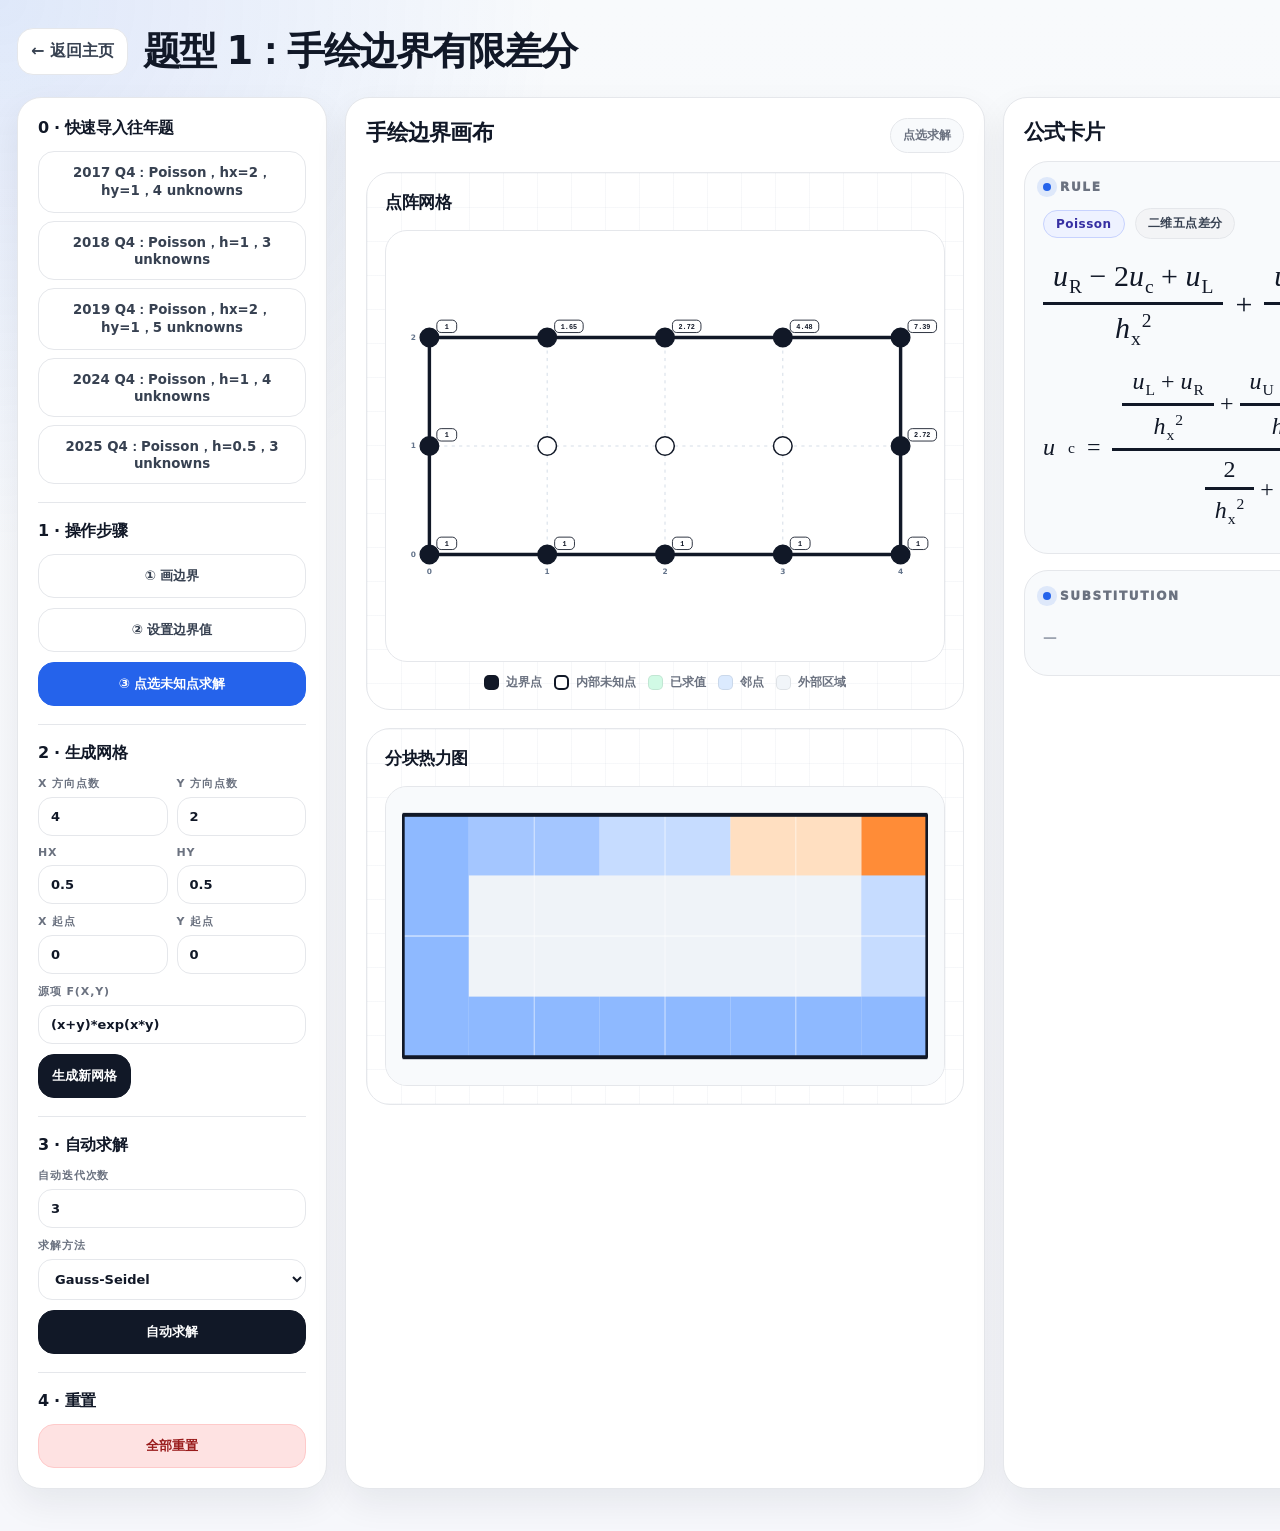
==== commit dba3be4d: "Update type1.html" ====
--- a/type1.html
+++ b/type1.html
@@ -1,140 +1,1419 @@
 <!DOCTYPE html>
-<html lang="zh-CN"><head><meta charset="UTF-8"><meta name="viewport" content="width=device-width,initial-scale=1.0"><title>题型1 手绘边界有限差分</title><link rel="stylesheet" href="css/style.css"><style>
-.preset-row{display:grid;grid-template-columns:1fr;gap:8px}.preset-btn{width:100%;justify-content:flex-start}.mini-note code{background:#f1f5f9;border-radius:6px;padding:1px 5px}.eq-chip.warn{background:#fef3c7;color:#92400e}
-</style></head>
-<body><div class="app"><header class="topbar"><a class="btn" href="index.html" style="text-decoration:none">← 返回主页</a><div><h1>题型 1：手绘边界有限差分</h1><div class="subtitle">支持 2017/2018/2019/2024/2025 Q4 的二维 Poisson 题目快速导入。</div></div></header>
-<section><div class="layout"><aside class="card panel">
-  <div class="control-group">
-    <h3>0 · 快速导入往年题</h3>
-    <div class="preset-row">
-      <button class="btn preset-btn" data-preset="p2017">2017 Q4：Poisson，hx=2，hy=1，4 unknowns</button>
-      <button class="btn preset-btn" data-preset="p2018">2018 Q4：Poisson，h=1，3 unknowns</button>
-      <button class="btn preset-btn" data-preset="p2019">2019 Q4：Poisson，hx=2，hy=1，5 unknowns</button>
-      <button class="btn preset-btn" data-preset="p2024">2024 Q4：Poisson，h=1，4 unknowns</button>
-      <button class="btn preset-btn" data-preset="p2025">2025 Q4：Poisson，h=0.5，3 unknowns</button>
-    </div>
+<html lang="zh-CN">
+<head>
+  <meta charset="UTF-8" />
+  <meta name="viewport" content="width=device-width,initial-scale=1.0" />
+  <title>题型1 手绘边界有限差分</title>
+  <link rel="stylesheet" href="css/style.css" />
+
+  <style>
+    .preset-row {
+      display: grid;
+      grid-template-columns: 1fr;
+      gap: 8px;
+    }
+
+    .preset-btn {
+      width: 100%;
+      justify-content: flex-start;
+    }
+
+    .eq-chip.warn {
+      background: #fef3c7;
+      color: #92400e;
+    }
+
+    .formal-eq {
+      display: flex;
+      flex-direction: column;
+      gap: 18px;
+      padding: 8px 0;
+      overflow-x: auto;
+    }
+
+    .formal-line {
+      display: flex;
+      align-items: center;
+      gap: 12px;
+      font-family: "Times New Roman", serif;
+      font-size: 30px;
+      line-height: 1.35;
+      white-space: nowrap;
+    }
+
+    .formal-line.small {
+      font-size: 24px;
+    }
+
+    .frac {
+      display: inline-flex;
+      flex-direction: column;
+      align-items: center;
+      vertical-align: middle;
+      line-height: 1.1;
+      min-width: max-content;
+    }
+
+    .frac .top {
+      display: block;
+      padding: 0 10px 5px;
+      border-bottom: 3px solid #111827;
+    }
+
+    .frac .bottom {
+      display: block;
+      padding: 5px 10px 0;
+    }
+
+    .sub {
+      font-size: 0.65em;
+      vertical-align: sub;
+      margin-left: 1px;
+    }
+
+    .sup {
+      font-size: 0.65em;
+      vertical-align: super;
+      margin-left: 1px;
+    }
+
+    .math-i {
+      font-style: italic;
+    }
+
+    .eq-right .frac {
+      font-size: 22px;
+    }
+
+    .eq-right {
+      overflow-x: auto;
+    }
+  </style>
+</head>
+
+<body>
+  <div class="app">
+    <header class="topbar">
+      <a class="btn" href="index.html" style="text-decoration:none">← 返回主页</a>
+      <div>
+        <h1>题型 1：手绘边界有限差分</h1>
+      </div>
+    </header>
+
+    <section>
+      <div class="layout">
+        <aside class="card panel">
+          <div class="control-group">
+            <h3>0 · 快速导入往年题</h3>
+
+            <div class="preset-row">
+              <button class="btn preset-btn" data-preset="p2017">2017 Q4：Poisson，hx=2，hy=1，4 unknowns</button>
+              <button class="btn preset-btn" data-preset="p2018">2018 Q4：Poisson，h=1，3 unknowns</button>
+              <button class="btn preset-btn" data-preset="p2019">2019 Q4：Poisson，hx=2，hy=1，5 unknowns</button>
+              <button class="btn preset-btn" data-preset="p2024">2024 Q4：Poisson，h=1，4 unknowns</button>
+              <button class="btn preset-btn" data-preset="p2025">2025 Q4：Poisson，h=0.5，3 unknowns</button>
+            </div>
+          </div>
+
+          <div class="control-group">
+            <h3>1 · 操作步骤</h3>
+
+            <div class="segmented">
+              <button class="btn mode-btn" data-mode="draw">① 画边界</button>
+              <button class="btn mode-btn" data-mode="set">② 设置边界值</button>
+              <button class="btn mode-btn active" data-mode="solve">③ 点选未知点求解</button>
+            </div>
+          </div>
+
+          <div class="control-group">
+            <h3>2 · 生成网格</h3>
+
+            <div class="field-row">
+              <div>
+                <label>x 方向点数</label>
+                <input id="nx" type="number" min="3" max="12" value="4" />
+              </div>
+
+              <div>
+                <label>y 方向点数</label>
+                <input id="ny" type="number" min="2" max="12" value="2" />
+              </div>
+            </div>
+
+            <div class="field-row">
+              <div>
+                <label>hx</label>
+                <input id="hx" type="number" step="0.1" value="0.5" />
+              </div>
+
+              <div>
+                <label>hy</label>
+                <input id="hy" type="number" step="0.1" value="0.5" />
+              </div>
+            </div>
+
+            <div class="field-row">
+              <div>
+                <label>x 起点</label>
+                <input id="xOrigin" type="number" step="0.5" value="0" />
+              </div>
+
+              <div>
+                <label>y 起点</label>
+                <input id="yOrigin" type="number" step="0.5" value="0" />
+              </div>
+            </div>
+
+            <div class="field-row one">
+              <div>
+                <label>源项 f(x,y)</label>
+                <input id="source" value="(x+y)*exp(x*y)" />
+              </div>
+            </div>
+
+            <button class="btn dark" id="newGrid">生成新网格</button>
+          </div>
+
+          <div class="control-group">
+            <h3>3 · 自动求解</h3>
+
+            <div class="field-row one">
+              <div>
+                <label>自动迭代次数</label>
+                <input id="iterations" type="number" min="1" value="3" />
+              </div>
+            </div>
+
+            <div class="field-row one">
+              <div>
+                <label>求解方法</label>
+                <select id="method">
+                  <option value="gauss">Gauss-Seidel</option>
+                  <option value="jacobi">Jacobi</option>
+                  <option value="sor">SOR</option>
+                </select>
+              </div>
+            </div>
+
+            <div class="field-row one" id="omegaWrap" style="display:none">
+              <div>
+                <label>SOR 松弛因子 ω</label>
+                <input id="omega" type="number" min="0.1" max="1.95" step="0.05" value="1.2" />
+              </div>
+            </div>
+
+            <div class="segmented">
+              <button class="btn dark" id="autoSolve">自动求解</button>
+            </div>
+          </div>
+
+          <div class="control-group">
+            <h3>4 · 重置</h3>
+
+            <div class="segmented">
+              <button class="btn warn" id="resetAll">全部重置</button>
+            </div>
+          </div>
+        </aside>
+
+        <main class="card main-canvas">
+          <div class="canvas-header">
+            <div>
+              <h3>手绘边界画布</h3>
+              <div class="subtitle" id="canvasTip"></div>
+            </div>
+
+            <div class="hint" id="modeHint">点选求解</div>
+          </div>
+
+          <div class="visual-stack">
+            <div class="sub-card">
+              <div class="sub-card-title">
+                <div>
+                  <h4>点阵网格</h4>
+                </div>
+              </div>
+
+              <div class="grid-canvas-wrap">
+                <svg id="gridSvg" viewBox="0 0 900 460"></svg>
+              </div>
+
+              <div class="legend">
+                <div class="legend-item"><span class="swatch" style="background:#111827"></span> 边界点</div>
+                <div class="legend-item"><span class="swatch" style="background:#fff;border:2px solid #111827"></span> 内部未知点</div>
+                <div class="legend-item"><span class="swatch" style="background:#d1fae5"></span> 已求值</div>
+                <div class="legend-item"><span class="swatch" style="background:#dbeafe"></span> 邻点</div>
+                <div class="legend-item"><span class="swatch" style="background:#f1f5f9"></span> 外部区域</div>
+              </div>
+            </div>
+
+            <div class="sub-card">
+              <div class="sub-card-title">
+                <div>
+                  <h4>分块热力图</h4>
+                </div>
+              </div>
+
+              <div class="heat-map">
+                <canvas id="heatCanvas" width="900" height="300"></canvas>
+              </div>
+            </div>
+          </div>
+        </main>
+
+        <aside class="card formula-card">
+          <h3>公式卡片</h3>
+
+          <div class="pretty-box">
+            <div class="pretty-label">Rule</div>
+            <div id="ruleBox"></div>
+          </div>
+
+          <div class="pretty-box">
+            <div class="pretty-label">Substitution</div>
+            <div id="subBox"></div>
+          </div>
+        </aside>
+      </div>
+    </section>
   </div>
 
-  <div class="control-group">
-    <h3>1 · 操作步骤</h3>
-    <div class="segmented">
-      <button class="btn mode-btn" data-mode="draw">① 画边界</button>
-      <button class="btn mode-btn" data-mode="set">② 设置边界值</button>
-      <button class="btn mode-btn active" data-mode="solve">③ 点选未知点求解</button>
-    </div>
-  </div>
-
-  <div class="control-group">
-    <h3>2 · 生成网格</h3>
-    <div class="field-row">
-      <div><label>x 方向点数</label><input id="nx" type="number" min="3" max="12" value="4"></div>
-      <div><label>y 方向点数</label><input id="ny" type="number" min="2" max="12" value="2"></div>
-    </div>
-    <div class="field-row">
-      <div><label>hx</label><input id="hx" type="number" step="0.1" value="0.5"></div>
-      <div><label>hy</label><input id="hy" type="number" step="0.1" value="0.5"></div>
-    </div>
-    <div class="field-row">
-      <div><label>x 起点</label><input id="xOrigin" type="number" step="0.5" value="0"></div>
-      <div><label>y 起点</label><input id="yOrigin" type="number" step="0.5" value="0"></div>
-    </div>
-    <div class="field-row one"><div><label>源项 f(x,y)</label><input id="source" value="(x+y)*exp(x*y)"></div></div>
-    <button class="btn dark" id="newGrid">生成新网格</button>
-    <div class="mini-note">通用格式：<code>Uxx + Uyy = f(x,y)</code>。支持 hx≠hy。</div>
-  </div>
-
-  <div class="control-group">
-    <h3>3 · 自动求解</h3>
-    <div class="field-row one"><div><label>自动迭代次数</label><input id="iterations" type="number" min="1" value="3"></div></div>
-    <div class="field-row one"><div><label>求解方法</label><select id="method"><option value="gauss">Gauss-Seidel</option><option value="jacobi">Jacobi</option><option value="sor">SOR</option></select></div></div>
-    <div class="field-row one" id="omegaWrap" style="display:none"><div><label>SOR 松弛因子 ω</label><input id="omega" type="number" min="0.1" max="1.95" step="0.05" value="1.2"></div></div>
-    <div class="segmented"><button class="btn dark" id="autoSolve">自动求解</button></div>
-  </div>
-
-  <div class="control-group">
-    <h3>4 · 重置</h3>
-    <div class="segmented"><button class="btn warn" id="resetAll">全部重置</button></div>
-  </div>
-</aside><main class="card main-canvas"><div class="canvas-header"><div><h3>手绘边界画布</h3><div class="subtitle" id="canvasTip">当前步骤：画边界。请按顺序点击网格点，最后点击第一个点闭合。</div></div><div class="hint" id="modeHint">画边界</div></div><div class="visual-stack"><div class="sub-card"><div class="sub-card-title"><div><h4>点阵网格</h4><p>黑色粗线是边界；水平/竖直边经过的网格点也会成为边界点；斜边只保留端点。</p></div></div><div class="grid-canvas-wrap"><svg id="gridSvg" viewBox="0 0 900 460"></svg></div><div class="legend"><div class="legend-item"><span class="swatch" style="background:#111827"></span> 边界点</div><div class="legend-item"><span class="swatch" style="background:#fff;border:2px solid #111827"></span> 内部未知点</div><div class="legend-item"><span class="swatch" style="background:#d1fae5"></span> 已求值</div><div class="legend-item"><span class="swatch" style="background:#dbeafe"></span> 邻点</div><div class="legend-item"><span class="swatch" style="background:#f1f5f9"></span> 外部区域</div></div></div><div class="sub-card"><div class="sub-card-title"><div><h4>分块热力图</h4><p>每求出一个点，对应位置会自动生成颜色块。</p></div></div><div class="heat-map"><canvas id="heatCanvas" width="900" height="300"></canvas></div></div></div></main><aside class="card formula-card"><h3>公式卡片</h3><div class="pretty-box"><div class="pretty-label">Rule</div><div id="ruleBox"></div></div><div class="pretty-box"><div class="pretty-label">Substitution</div><div id="subBox"></div></div></aside></div></section></div>
-<script>
-const $=s=>document.querySelector(s),$$=s=>Array.from(document.querySelectorAll(s));const state={nx:5,ny:4,hx:1,hy:1,xOrigin:0,yOrigin:0,mode:"draw",vertices:[],closed:false,boundarySet:new Set,activeSet:new Set,interiorSet:new Set,outsideSet:new Set,values:new Map,solvedSet:new Set,selected:null,neighbors:[],lastCalc:null};const svg=$("#gridSvg"),canvas=$("#heatCanvas"),ctx=canvas.getContext("2d");const key=(i,j)=>`${i},${j}`,parseKey=k=>k.split(",").map(Number),clamp=(v,a,b)=>Math.max(a,Math.min(b,v));function fmt(n,d=4){if(n==null||Number.isNaN(n)||!Number.isFinite(n))return"?";return Number(n).toFixed(d).replace(/\.?0+$/,'')}function compileExpr(expr,names){const safe=String(expr||"0").replace(/\bpi\b/gi,"Math.PI").replace(/\be\b/g,"Math.E").replace(/\bsin\b/g,"Math.sin").replace(/\bcos\b/g,"Math.cos").replace(/\btan\b/g,"Math.tan").replace(/\bexp\b/g,"Math.exp").replace(/\blog\b/g,"Math.log").replace(/\bsqrt\b/g,"Math.sqrt").replace(/\babs\b/g,"Math.abs").replace(/\bpow\b/g,"Math.pow").replace(/\^/g,"**");try{return new Function(...names,`"use strict"; return (${safe});`)}catch{return()=>0}}function evalExpr(expr,vars){try{const fn=compileExpr(expr,Object.keys(vars)),v=fn(...Object.values(vars));return Number.isFinite(v)?Number(v):0}catch{return 0}}function px(i){const p=70,w=900-p*2;return p+i/state.nx*w}function py(j){const p=55,h=460-p*2;return 460-p-j/state.ny*h}const coord=(i,j)=>({x:state.xOrigin+i*state.hx,y:state.yOrigin+j*state.hy});function updateMethodUI(){$("#omegaWrap").style.display=$("#method").value==="sor"?"grid":"none"}function getMethodName(){const v=$("#method").value;return v==="jacobi"?"Jacobi":v==="sor"?"SOR":"Gauss-Seidel"}function updateStepText(){const m=state.mode;if(m==="draw"){$("#modeHint").textContent="画边界";$("#canvasTip").textContent="当前步骤：画边界。请按顺序点击网格点，最后点击第一个点闭合。"}if(m==="set"){$("#modeHint").textContent="设置边界值";$("#canvasTip").textContent="当前步骤：设置边界值。请点击黑色边界点，然后手动输入该点的边界值。"}if(m==="solve"){$("#modeHint").textContent="点选求解";$("#canvasTip").textContent="当前步骤：点选未知点求解。请点击白色空心点，系统会自动代入四邻点计算。"}}function updateStatus(){}function setMode(mode){state.mode=mode;
-function setField(id,val){const el=$("#"+id);if(el)el.value=val}
-function markBoundary(i,j,v){const k=key(i,j);state.boundarySet.add(k);state.activeSet.add(k);state.interiorSet.delete(k);state.outsideSet.delete(k);state.values.set(k,v);state.solvedSet.add(k)}
-function markSegment(a,b,v){const [i0,j0]=a,[i1,j1]=b;const di=Math.sign(i1-i0),dj=Math.sign(j1-j0);let i=i0,j=j0;markBoundary(i,j,v);while(i!==i1||j!==j1){if(i!==i1)i+=di;if(j!==j1)j+=dj;markBoundary(i,j,v)}}
-function clearAndApplyBase(p){setField("nx",p.nx);setField("ny",p.ny);setField("hx",p.hx);setField("hy",p.hy);setField("xOrigin",p.xOrigin||0);setField("yOrigin",p.yOrigin||0);setField("source",p.source);setField("iterations",p.iterations||3);setField("method",p.method||"gauss");updateMethodUI();state.nx=p.nx;state.ny=p.ny;state.hx=p.hx;state.hy=p.hy;state.xOrigin=p.xOrigin||0;state.yOrigin=p.yOrigin||0;state.vertices=p.vertices.map(([i,j])=>({i,j}));state.closed=true;state.values.clear();state.solvedSet.clear();state.selected=null;state.neighbors=[];state.lastCalc=null;rebuildSets();}
-function fillInteriorGuess(v){for(const k of state.interiorSet){if(!state.values.has(k))state.values.set(k,v)}}
-function applyPreset(name){
-  const presets={
-    p2017:{nx:3,ny:4,hx:2,hy:1,xOrigin:0,yOrigin:0,source:"x+y",iterations:3,method:"gauss",guess:80,vertices:[[0,0],[3,0],[3,2],[2,2],[2,4],[0,4]],segments:[[[0,0],[3,0],100],[[3,0],[3,2],80],[[3,2],[2,2],80],[[2,2],[2,4],80],[[2,4],[0,4],60],[[0,4],[0,0],90]]},
-    p2018:{nx:4,ny:4,hx:1,hy:1,xOrigin:0,yOrigin:0,source:"10*x*y",iterations:3,method:"jacobi",guess:1,vertices:[[0,2],[2,4],[4,2],[2,0]],segments:[[[0,2],[2,4],1],[[2,4],[4,2],1],[[4,2],[2,0],1],[[2,0],[0,2],1]],extra:[[[1,2],10],[[2,1],10]]},
-    p2019:{nx:6,ny:4,hx:2,hy:1,xOrigin:-6,yOrigin:-2,source:"2*(x^3+y^3)",iterations:3,method:"jacobi",guess:20,vertices:[[0,1],[0,3],[2,3],[2,4],[4,4],[4,3],[6,3],[6,1],[4,1],[4,0],[2,0],[2,1]],segments:[[[0,1],[2,1],10],[[2,1],[2,0],10],[[2,0],[4,0],10],[[4,0],[4,1],10],[[4,1],[6,1],10],[[6,1],[6,3],20],[[6,3],[4,3],30],[[4,3],[4,4],30],[[4,4],[2,4],30],[[2,4],[2,3],30],[[2,3],[0,3],30],[[0,3],[0,1],20]]},
-    p2024:{nx:3,ny:4,hx:1,hy:1,xOrigin:0,yOrigin:0,source:"(x+y)^2",iterations:3,method:"jacobi",guess:2,vertices:[[2,0],[3,0],[3,2],[2,3],[1,4],[0,3],[0,2],[1,1]],segments:[[[1,4],[2,3],1],[[2,3],[3,2],1],[[3,2],[3,0],1],[[0,2],[0,3],3],[[0,3],[1,4],3],[[3,0],[2,0],3],[[2,0],[1,1],3],[[1,1],[0,2],3]]},
-    p2025:{nx:4,ny:2,hx:0.5,hy:0.5,xOrigin:0,yOrigin:0,source:"(x+y)*exp(x*y)",iterations:3,method:"gauss",guess:1.6,vertices:[[0,0],[4,0],[4,2],[0,2]],segments:[]}
-  };
-  const p=presets[name];if(!p)return;clearAndApplyBase(p);
-  if(p.segments)for(const [a,b,v] of p.segments)markSegment(a,b,v);
-  if(p.extra)for(const [[i,j],v] of p.extra)markBoundary(i,j,v);
-  if(name==="p2025"){
-    for(let j=0;j<=state.ny;j++){const y=coord(0,j).y;markBoundary(0,j,1);markBoundary(4,j,Math.exp(2*y))}
-    for(let i=0;i<=state.nx;i++){const x=coord(i,0).x;markBoundary(i,0,1);markBoundary(i,2,Math.exp(x))}
-  }
-  fillInteriorGuess(p.guess);
-  setMode("solve");render();
-}
-$$('.mode-btn').forEach(b=>b.classList.toggle('active',b.dataset.mode===mode));updateStepText();render()}function pointInPolygon(x,y,poly){let inside=false;for(let i=0,j=poly.length-1;i<poly.length;j=i++){const xi=poly[i].i,yi=poly[i].j,xj=poly[j].i,yj=poly[j].j;const hit=((yi>y)!==(yj>y))&&(x<((xj-xi)*(y-yi))/((yj-yi)||1e-12)+xi);if(hit)inside=!inside}return inside}function rebuildSets(){state.boundarySet.clear();state.activeSet.clear();state.interiorSet.clear();state.outsideSet.clear();function add(i,j){const k=key(i,j);state.boundarySet.add(k);state.activeSet.add(k)}for(const v of state.vertices)add(v.i,v.j);if(state.vertices.length>=2){const seg=[];for(let a=0;a<state.vertices.length-1;a++)seg.push([state.vertices[a],state.vertices[a+1]]);if(state.closed)seg.push([state.vertices[state.vertices.length-1],state.vertices[0]]);for(const[p0,p1]of seg){if(p0.i===p1.i){for(let j=Math.min(p0.j,p1.j);j<=Math.max(p0.j,p1.j);j++)add(p0.i,j)}else if(p0.j===p1.j){for(let i=Math.min(p0.i,p1.i);i<=Math.max(p0.i,p1.i);i++)add(i,p0.j)}else{add(p0.i,p0.j);add(p1.i,p1.j)}}}if(!state.closed){for(let j=0;j<=state.ny;j++)for(let i=0;i<=state.nx;i++){const k=key(i,j);if(!state.boundarySet.has(k))state.outsideSet.add(k)}return}for(let j=0;j<=state.ny;j++)for(let i=0;i<=state.nx;i++){const k=key(i,j);if(state.boundarySet.has(k))continue;if(pointInPolygon(i,j,state.vertices)){state.interiorSet.add(k);state.activeSet.add(k);if(!state.values.has(k))state.values.set(k,0)}else state.outsideSet.add(k)}}function handlePointClick(i,j){if(state.mode==="draw")handleDrawClick(i,j);if(state.mode==="set")handleSetClick(i,j);if(state.mode==="solve")handleSolveClick(i,j)}function handleDrawClick(i,j){if(state.closed)return;if(state.vertices.length>=3){const f=state.vertices[0];if(f.i===i&&f.j===j){state.closed=true;rebuildSets();render();return}}const last=state.vertices[state.vertices.length-1];if(last&&last.i===i&&last.j===j)return;state.vertices.push({i,j});rebuildSets();render()}function handleSetClick(i,j){const k=key(i,j);if(!state.boundarySet.has(k))return;const old=state.values.has(k)?state.values.get(k):"";const input=prompt(`请输入边界点 (${i}, ${j}) 的边界值`,old);if(input===null)return;const value=evalExpr(input,coord(i,j));state.values.set(k,value);state.solvedSet.add(k);state.selected={i,j};state.neighbors=[];state.lastCalc={type:"boundary",i,j,...coord(i,j),value};render()}function handleSolveClick(i,j){const k=key(i,j);if(!state.interiorSet.has(k))return;calculateInteriorPoint(i,j,true);render()}function nearestBoundaryValue(i,j){let best=null,bestD=Infinity;for(const k of state.boundarySet){if(!state.values.has(k))continue;const[bi,bj]=parseKey(k),d=(bi-i)**2+(bj-j)**2;if(d<bestD){bestD=d;best=state.values.get(k)}}return best===null?0:best}function getNeighborValue(i,j){const k=key(i,j);return state.values.has(k)?state.values.get(k):nearestBoundaryValue(i,j)}function getNeighborInfo(i,j){return[{name:"左",i:i-1,j},{name:"右",i:i+1,j},{name:"上",i,j:j+1},{name:"下",i,j:j-1}].map(d=>{const k=key(d.i,d.j);return {...d,value:state.values.has(k)?state.values.get(k):nearestBoundaryValue(d.i,d.j)}})}function pointFormula(i,j,fromMap=null){
-  const {x,y}=coord(i,j);
-  const fVal=evalExpr($("#source").value,{x,y});
-  const hx=state.hx||1,hy=state.hy||1;
-  const ax=1/(hx*hx),ay=1/(hy*hy),den=2*ax+2*ay;
-  const valAt=(a,b)=>{
-    const kk=key(a,b);
-    if(fromMap&&fromMap.has(kk))return fromMap.get(kk);
-    return getNeighborValue(a,b);
-  };
-  const L=valAt(i-1,j),R=valAt(i+1,j),U=valAt(i,j+1),D=valAt(i,j-1);
-  const numerator=ax*(L+R)+ay*(U+D)-fVal;
-  const value=numerator/den;
-  return {x,y,fVal,hx,hy,ax,ay,den,numerator,L,R,U,D,value};
-}
-function calculateInteriorPoint(i,j,mark=false){
-  const k=key(i,j),c=pointFormula(i,j);
-  state.values.set(k,c.value);state.solvedSet.add(k);
-  if(mark){state.selected={i,j};state.neighbors=getNeighborInfo(i,j).map(a=>({i:a.i,j:a.j}));state.lastCalc={type:"interior",method:"单点代入",i,j,...c}}
-  return c.value
-}function jacobiStep(){
-  const old=new Map(state.values),neu=new Map(state.values);
-  for(const k of state.interiorSet){const[i,j]=parseKey(k),c=pointFormula(i,j,old);neu.set(k,c.value);state.solvedSet.add(k)}
-  state.values=neu
-}
-function gaussStep(){
-  for(const k of state.interiorSet){const[i,j]=parseKey(k),c=pointFormula(i,j);state.values.set(k,c.value);state.solvedSet.add(k)}
-}
-function sorStep(w){
-  for(const k of state.interiorSet){const[i,j]=parseKey(k),old=state.values.get(k)||0,c=pointFormula(i,j);state.values.set(k,old+w*(c.value-old));state.solvedSet.add(k)}
-}function autoSolve(){const n=Math.max(1,+$("#iterations").value||60),m=$("#method").value,w=+$("#omega").value||1.2;for(let s=0;s<n;s++){if(m==="jacobi")jacobiStep();else if(m==="sor")sorStep(w);else gaussStep()}const first=Array.from(state.interiorSet)[0];if(first){const[i,j]=parseKey(first);calculateInteriorPoint(i,j,true);state.lastCalc.method=getMethodName()}render()}function newGrid(){state.nx=clamp(+$("#nx").value||5,3,12);state.ny=clamp(+$("#ny").value||4,2,12);state.hx=+(""+$("#hx").value)||1;state.hy=+(""+$("#hy").value)||1;state.xOrigin=+(""+$("#xOrigin").value)||0;state.yOrigin=+(""+$("#yOrigin").value)||0;state.vertices=[];state.closed=false;state.boundarySet.clear();state.activeSet.clear();state.interiorSet.clear();state.outsideSet.clear();state.values.clear();state.solvedSet.clear();state.selected=null;state.neighbors=[];state.lastCalc=null;rebuildSets();setMode("draw");render()}function resetAll(){newGrid()}function render(){renderGrid();renderHeatMap();renderFormula()}function addSvgText(x,y,text,o={}){const t=document.createElementNS("http://www.w3.org/2000/svg","text");t.setAttribute("x",x);t.setAttribute("y",y);t.setAttribute("text-anchor",o.anchor||"middle");t.setAttribute("fill",o.fill||"#111827");t.setAttribute("font-size",o.size||"12");t.setAttribute("font-weight",o.weight||"900");t.textContent=text;svg.appendChild(t)}function addBoundaryValueLabel(i,j,value){const label=fmt(value,2),width=Math.max(32,label.length*8+14),height=20;let x=clamp(px(i)+12,4,900-width-4),y=clamp(py(j)-28,4,460-height-4);const g=document.createElementNS("http://www.w3.org/2000/svg","g");g.setAttribute("class","boundary-value-label");const r=document.createElementNS("http://www.w3.org/2000/svg","rect");r.setAttribute("x",x);r.setAttribute("y",y);r.setAttribute("width",width);r.setAttribute("height",height);const t=document.createElementNS("http://www.w3.org/2000/svg","text");t.setAttribute("x",x+width/2);t.setAttribute("y",y+14);t.setAttribute("text-anchor","middle");t.textContent=label;g.appendChild(r);g.appendChild(t);svg.appendChild(g)}function renderGrid(){svg.innerHTML="";for(let i=0;i<=state.nx;i++){const l=document.createElementNS("http://www.w3.org/2000/svg","line");l.setAttribute("x1",px(i));l.setAttribute("y1",py(0));l.setAttribute("x2",px(i));l.setAttribute("y2",py(state.ny));l.setAttribute("class",i===0?"axis-line":"grid-line");svg.appendChild(l)}for(let j=0;j<=state.ny;j++){const l=document.createElementNS("http://www.w3.org/2000/svg","line");l.setAttribute("x1",px(0));l.setAttribute("y1",py(j));l.setAttribute("x2",px(state.nx));l.setAttribute("y2",py(j));l.setAttribute("class",j===0?"axis-line":"grid-line");svg.appendChild(l)}for(let i=0;i<=state.nx;i++)addSvgText(px(i),py(0)+31,i,{fill:"#64748b"});for(let j=0;j<=state.ny;j++)addSvgText(px(0)-26,py(j)+4,j,{fill:"#64748b"});if(state.selected&&state.neighbors.length)for(const nb of state.neighbors){const l=document.createElementNS("http://www.w3.org/2000/svg","line");l.setAttribute("x1",px(state.selected.i));l.setAttribute("y1",py(state.selected.j));l.setAttribute("x2",px(nb.i));l.setAttribute("y2",py(nb.j));l.setAttribute("class","dependency-line");svg.appendChild(l)}if(state.vertices.length>=2){const pts=state.vertices.map(v=>`${px(v.i)},${py(v.j)}`).join(" ");const poly=document.createElementNS("http://www.w3.org/2000/svg",state.closed?"polygon":"polyline");poly.setAttribute("points",pts);poly.setAttribute("class",state.closed?"boundary-line":"preview-line");svg.appendChild(poly)}for(let j=0;j<=state.ny;j++)for(let i=0;i<=state.nx;i++){const k=key(i,j),g=document.createElementNS("http://www.w3.org/2000/svg","g");let cls="candidate";if(state.closed){if(state.boundarySet.has(k))cls="boundary";else if(state.interiorSet.has(k))cls=state.solvedSet.has(k)?"solved":"interior";else cls="outside"}else cls=state.boundarySet.has(k)?"vertex":"candidate";if(state.selected&&state.selected.i===i&&state.selected.j===j)cls+=" selected";else if(state.neighbors.some(n=>n.i===i&&n.j===j))cls+=" neighbor";g.setAttribute("class","node "+cls);const c=document.createElementNS("http://www.w3.org/2000/svg","circle");c.setAttribute("cx",px(i));c.setAttribute("cy",py(j));c.setAttribute("r",state.closed?15:10);const t=document.createElementNS("http://www.w3.org/2000/svg","text");t.setAttribute("x",px(i));t.setAttribute("y",py(j)+4);t.setAttribute("text-anchor","middle");if(state.interiorSet.has(k)&&state.solvedSet.has(k))t.textContent=fmt(state.values.get(k),1);g.appendChild(c);g.appendChild(t);g.addEventListener("click",()=>handlePointClick(i,j));svg.appendChild(g)}for(const k of state.boundarySet)if(state.values.has(k)){const[i,j]=parseKey(k);addBoundaryValueLabel(i,j,state.values.get(k))}}function colorForValue(v,min,max){if(!Number.isFinite(v))return[226,232,240];if(Math.abs(max-min)<1e-12)return[248,250,252];const mid=(max+min)/2,scale=Math.max(Math.abs(max-mid),Math.abs(min-mid))||1,z=clamp((v-mid)/scale,-1,1);return z>0?[255,Math.round(245-105*z),Math.round(230-175*z)]:z<0?[Math.round(230+120*z),Math.round(240+75*z),255]:[248,250,252]}function renderHeatMap(){const W=canvas.width,H=canvas.height;ctx.clearRect(0,0,W,H);ctx.fillStyle="#f8fafc";ctx.fillRect(0,0,W,H);const vals=Array.from(state.values.values()).filter(Number.isFinite),min=vals.length?Math.min(...vals):0,max=vals.length?Math.max(...vals):1,pad=28,cw=(W-pad*2)/state.nx,ch=(H-pad*2)/state.ny,cx=i=>pad+i*cw,cy=j=>H-pad-j*ch;for(let j=0;j<state.ny;j++)for(let i=0;i<state.nx;i++){ctx.fillStyle="rgba(226,232,240,.42)";ctx.fillRect(cx(i),cy(j+1),cw,ch)}for(const k of state.activeSet){const[i,j]=parseKey(k),ok=(state.boundarySet.has(k)&&state.values.has(k))||(state.interiorSet.has(k)&&state.solvedSet.has(k));if(!ok)continue;const[r,g,b]=colorForValue(state.values.get(k),min,max),x0=cx(Math.max(0,i-.5)),y0=cy(Math.min(state.ny,j+.5)),x1=cx(Math.min(state.nx,i+.5)),y1=cy(Math.max(0,j-.5));ctx.fillStyle=`rgb(${r},${g},${b})`;ctx.fillRect(x0,y0,x1-x0,y1-y0)}ctx.save();ctx.strokeStyle="rgba(255,255,255,.86)";ctx.lineWidth=1;for(let i=0;i<=state.nx;i++){ctx.beginPath();ctx.moveTo(cx(i),pad);ctx.lineTo(cx(i),H-pad);ctx.stroke()}for(let j=0;j<=state.ny;j++){ctx.beginPath();ctx.moveTo(pad,cy(j));ctx.lineTo(W-pad,cy(j));ctx.stroke()}ctx.restore();if(state.vertices.length>=2){ctx.save();ctx.strokeStyle="#111827";ctx.lineWidth=4;ctx.lineJoin="round";ctx.lineCap="round";ctx.beginPath();state.vertices.forEach((v,idx)=>{const x=cx(v.i),y=cy(v.j);idx===0?ctx.moveTo(x,y):ctx.lineTo(x,y)});if(state.closed)ctx.closePath();ctx.stroke();ctx.restore()}}function mathVar(base,sub=""){return sub?`<span class="math-i">${base}</span><span class="math-sub">${sub}</span>`:`<span class="math-i">${base}</span>`}function frac(top,bottom){return`<span class="frac"><span class="top">${top}</span><span class="bottom">${bottom}</span></span>`}function renderRuleBox(){const source=($("#source").value||"0").trim(),lap=source==="0";const hx=fmt(state.hx||1,3),hy=fmt(state.hy||1,3);$("#ruleBox").innerHTML=`<div class="eq-wrap"><div class="eq-head"><span class="eq-chip">${lap?"Laplace":"Poisson"}</span><span class="eq-chip gray">二维五点差分</span></div><div class="equation"><div class="math-line">${frac(`${mathVar("u","R")}-2${mathVar("u","c")}+${mathVar("u","L")}`,`h_x^2`)} + ${frac(`${mathVar("u","U")}-2${mathVar("u","c")}+${mathVar("u","D")}`,`h_y^2`)} = f(x,y)</div><div class="math-line">${mathVar("u","c")} = ${frac(`(u_L+u_R)/h_x^2 + (u_U+u_D)/h_y^2 - f`,`2/h_x^2 + 2/h_y^2`)}</div></div><div class="formula-note">当前：<b>hx=${hx}</b>，<b>hy=${hy}</b>，源项：<b>${source}</b>。</div></div>`}
-function renderSubBox(){if(!state.lastCalc){$("#subBox").innerHTML='<div class="empty-sub">—</div>';return}const c=state.lastCalc;if(c.type==="boundary"){$("#subBox").innerHTML=`<div class="eq-wrap"><div class="eq-head"><span class="eq-chip gray">边界条件</span></div><div class="equation"><div class="equation-steps"><div class="eq-row"><div class="eq-left">u(${c.i}, ${c.j})</div><div class="eq-sign">=</div><div class="eq-right">${fmt(c.value,6)}</div></div></div></div><div class="formula-note">该点是边界点，数值直接给定。</div></div>`;return}$("#subBox").innerHTML=`<div class="eq-wrap"><div class="eq-head"><span class="eq-chip">${c.method||"单点代入"}</span><span class="eq-chip gray">点 (${c.i}, ${c.j})</span></div><div class="equation"><div class="equation-steps"><div class="eq-row"><div class="eq-left">x,y</div><div class="eq-sign">=</div><div class="eq-right">(${fmt(c.x,4)}, ${fmt(c.y,4)})</div></div><div class="eq-row"><div class="eq-left">u(${c.i}, ${c.j})</div><div class="eq-sign">=</div><div class="eq-right">${frac(`(${fmt(c.L,4)}+${fmt(c.R,4)})/${fmt(c.hx,4)}² + (${fmt(c.U,4)}+${fmt(c.D,4)})/${fmt(c.hy,4)}² - ${fmt(c.fVal,4)}`,`2/${fmt(c.hx,4)}² + 2/${fmt(c.hy,4)}²`)}</div></div><div class="eq-row"><div class="eq-left"></div><div class="eq-sign">=</div><div class="eq-right">${fmt(c.value,6)}</div></div></div></div><table class="math-table"><tr><td>左邻点</td><td>${fmt(c.L,6)}</td></tr><tr><td>右邻点</td><td>${fmt(c.R,6)}</td></tr><tr><td>上邻点</td><td>${fmt(c.U,6)}</td></tr><tr><td>下邻点</td><td>${fmt(c.D,6)}</td></tr><tr><td>源项 f</td><td>${fmt(c.fVal,6)}</td></tr><tr><td>结果</td><td>${fmt(c.value,6)}</td></tr></table></div>`}function renderFormula(){renderRuleBox();renderSubBox()}
-function setField(id,val){const el=$("#"+id);if(el)el.value=val}
-function markBoundary(i,j,v){const k=key(i,j);state.boundarySet.add(k);state.activeSet.add(k);state.interiorSet.delete(k);state.outsideSet.delete(k);state.values.set(k,v);state.solvedSet.add(k)}
-function markSegment(a,b,v){const [i0,j0]=a,[i1,j1]=b;const di=Math.sign(i1-i0),dj=Math.sign(j1-j0);let i=i0,j=j0;markBoundary(i,j,v);while(i!==i1||j!==j1){if(i!==i1)i+=di;if(j!==j1)j+=dj;markBoundary(i,j,v)}}
-function clearAndApplyBase(p){setField("nx",p.nx);setField("ny",p.ny);setField("hx",p.hx);setField("hy",p.hy);setField("xOrigin",p.xOrigin||0);setField("yOrigin",p.yOrigin||0);setField("source",p.source);setField("iterations",p.iterations||3);setField("method",p.method||"gauss");updateMethodUI();state.nx=p.nx;state.ny=p.ny;state.hx=p.hx;state.hy=p.hy;state.xOrigin=p.xOrigin||0;state.yOrigin=p.yOrigin||0;state.vertices=p.vertices.map(([i,j])=>({i,j}));state.closed=true;state.values.clear();state.solvedSet.clear();state.selected=null;state.neighbors=[];state.lastCalc=null;rebuildSets();}
-function fillInteriorGuess(v){for(const k of state.interiorSet){if(!state.values.has(k))state.values.set(k,v)}}
-function applyPreset(name){
-  const presets={
-    p2017:{nx:3,ny:4,hx:2,hy:1,xOrigin:0,yOrigin:0,source:"x+y",iterations:3,method:"gauss",guess:80,vertices:[[0,0],[3,0],[3,2],[2,2],[2,4],[0,4]],segments:[[[0,0],[3,0],100],[[3,0],[3,2],80],[[3,2],[2,2],80],[[2,2],[2,4],80],[[2,4],[0,4],60],[[0,4],[0,0],90]]},
-    p2018:{nx:4,ny:4,hx:1,hy:1,xOrigin:0,yOrigin:0,source:"10*x*y",iterations:3,method:"jacobi",guess:1,vertices:[[0,2],[2,4],[4,2],[2,0]],segments:[[[0,2],[2,4],1],[[2,4],[4,2],1],[[4,2],[2,0],1],[[2,0],[0,2],1]],extra:[[[1,2],10],[[2,1],10]]},
-    p2019:{nx:6,ny:4,hx:2,hy:1,xOrigin:-6,yOrigin:-2,source:"2*(x^3+y^3)",iterations:3,method:"jacobi",guess:20,vertices:[[0,1],[0,3],[2,3],[2,4],[4,4],[4,3],[6,3],[6,1],[4,1],[4,0],[2,0],[2,1]],segments:[[[0,1],[2,1],10],[[2,1],[2,0],10],[[2,0],[4,0],10],[[4,0],[4,1],10],[[4,1],[6,1],10],[[6,1],[6,3],20],[[6,3],[4,3],30],[[4,3],[4,4],30],[[4,4],[2,4],30],[[2,4],[2,3],30],[[2,3],[0,3],30],[[0,3],[0,1],20]]},
-    p2024:{nx:3,ny:4,hx:1,hy:1,xOrigin:0,yOrigin:0,source:"(x+y)^2",iterations:3,method:"jacobi",guess:2,vertices:[[2,0],[3,0],[3,2],[2,3],[1,4],[0,3],[0,2],[1,1]],segments:[[[1,4],[2,3],1],[[2,3],[3,2],1],[[3,2],[3,0],1],[[0,2],[0,3],3],[[0,3],[1,4],3],[[3,0],[2,0],3],[[2,0],[1,1],3],[[1,1],[0,2],3]]},
-    p2025:{nx:4,ny:2,hx:0.5,hy:0.5,xOrigin:0,yOrigin:0,source:"(x+y)*exp(x*y)",iterations:3,method:"gauss",guess:1.6,vertices:[[0,0],[4,0],[4,2],[0,2]],segments:[]}
-  };
-  const p=presets[name];if(!p)return;clearAndApplyBase(p);
-  if(p.segments)for(const [a,b,v] of p.segments)markSegment(a,b,v);
-  if(p.extra)for(const [[i,j],v] of p.extra)markBoundary(i,j,v);
-  if(name==="p2025"){
-    for(let j=0;j<=state.ny;j++){const y=coord(0,j).y;markBoundary(0,j,1);markBoundary(4,j,Math.exp(2*y))}
-    for(let i=0;i<=state.nx;i++){const x=coord(i,0).x;markBoundary(i,0,1);markBoundary(i,2,Math.exp(x))}
-  }
-  fillInteriorGuess(p.guess);
-  setMode("solve");render();
-}
-$$('.mode-btn').forEach(b=>b.addEventListener('click',()=>setMode(b.dataset.mode)));$("#newGrid").addEventListener("click",newGrid);$("#autoSolve").addEventListener("click",autoSolve);$("#resetAll").addEventListener("click",resetAll);$("#method").addEventListener("change",()=>{updateMethodUI();render()});$("#source").addEventListener("input",renderFormula);$$(".preset-btn").forEach(b=>b.addEventListener("click",()=>applyPreset(b.dataset.preset)));updateMethodUI();applyPreset("p2025");
-</script></body></html>
+  <script>
+    const $ = s => document.querySelector(s);
+    const $$ = s => Array.from(document.querySelectorAll(s));
+
+    const state = {
+      nx: 5,
+      ny: 4,
+      hx: 1,
+      hy: 1,
+      xOrigin: 0,
+      yOrigin: 0,
+      mode: "solve",
+      vertices: [],
+      closed: false,
+      boundarySet: new Set(),
+      activeSet: new Set(),
+      interiorSet: new Set(),
+      outsideSet: new Set(),
+      values: new Map(),
+      solvedSet: new Set(),
+      selected: null,
+      neighbors: [],
+      lastCalc: null
+    };
+
+    const svg = $("#gridSvg");
+    const canvas = $("#heatCanvas");
+    const ctx = canvas.getContext("2d");
+
+    const key = (i, j) => `${i},${j}`;
+    const parseKey = k => k.split(",").map(Number);
+    const clamp = (v, a, b) => Math.max(a, Math.min(b, v));
+
+    function fmt(n, d = 4) {
+      if (n == null || Number.isNaN(n) || !Number.isFinite(n)) return "?";
+      return Number(n).toFixed(d).replace(/\.?0+$/, "");
+    }
+
+    function compileExpr(expr, names) {
+      const safe = String(expr || "0")
+        .replace(/\bpi\b/gi, "Math.PI")
+        .replace(/\be\b/g, "Math.E")
+        .replace(/\bsin\b/g, "Math.sin")
+        .replace(/\bcos\b/g, "Math.cos")
+        .replace(/\btan\b/g, "Math.tan")
+        .replace(/\bexp\b/g, "Math.exp")
+        .replace(/\blog\b/g, "Math.log")
+        .replace(/\bsqrt\b/g, "Math.sqrt")
+        .replace(/\babs\b/g, "Math.abs")
+        .replace(/\bpow\b/g, "Math.pow")
+        .replace(/\^/g, "**");
+
+      try {
+        return new Function(...names, `"use strict"; return (${safe});`);
+      } catch {
+        return () => 0;
+      }
+    }
+
+    function evalExpr(expr, vars) {
+      try {
+        const fn = compileExpr(expr, Object.keys(vars));
+        const v = fn(...Object.values(vars));
+        return Number.isFinite(v) ? Number(v) : 0;
+      } catch {
+        return 0;
+      }
+    }
+
+    function px(i) {
+      const p = 70;
+      const w = 900 - p * 2;
+      return p + (i / state.nx) * w;
+    }
+
+    function py(j) {
+      const p = 55;
+      const h = 460 - p * 2;
+      return 460 - p - (j / state.ny) * h;
+    }
+
+    function coord(i, j) {
+      return {
+        x: state.xOrigin + i * state.hx,
+        y: state.yOrigin + j * state.hy
+      };
+    }
+
+    function updateMethodUI() {
+      $("#omegaWrap").style.display = $("#method").value === "sor" ? "grid" : "none";
+    }
+
+    function getMethodName() {
+      const v = $("#method").value;
+      if (v === "jacobi") return "Jacobi";
+      if (v === "sor") return "SOR";
+      return "Gauss-Seidel";
+    }
+
+    function updateStepText() {
+      const m = state.mode;
+
+      if (m === "draw") {
+        $("#modeHint").textContent = "画边界";
+        $("#canvasTip").textContent = "";
+      }
+
+      if (m === "set") {
+        $("#modeHint").textContent = "设置边界值";
+        $("#canvasTip").textContent = "";
+      }
+
+      if (m === "solve") {
+        $("#modeHint").textContent = "点选求解";
+        $("#canvasTip").textContent = "";
+      }
+    }
+
+    function setMode(mode) {
+      state.mode = mode;
+      $$(".mode-btn").forEach(b => b.classList.toggle("active", b.dataset.mode === mode));
+      updateStepText();
+      render();
+    }
+
+    function pointInPolygon(x, y, poly) {
+      let inside = false;
+
+      for (let i = 0, j = poly.length - 1; i < poly.length; j = i++) {
+        const xi = poly[i].i;
+        const yi = poly[i].j;
+        const xj = poly[j].i;
+        const yj = poly[j].j;
+
+        const hit =
+          (yi > y) !== (yj > y) &&
+          x < ((xj - xi) * (y - yi)) / ((yj - yi) || 1e-12) + xi;
+
+        if (hit) inside = !inside;
+      }
+
+      return inside;
+    }
+
+    function rebuildSets() {
+      state.boundarySet.clear();
+      state.activeSet.clear();
+      state.interiorSet.clear();
+      state.outsideSet.clear();
+
+      function add(i, j) {
+        const k = key(i, j);
+        state.boundarySet.add(k);
+        state.activeSet.add(k);
+      }
+
+      for (const v of state.vertices) add(v.i, v.j);
+
+      if (state.vertices.length >= 2) {
+        const seg = [];
+
+        for (let a = 0; a < state.vertices.length - 1; a++) {
+          seg.push([state.vertices[a], state.vertices[a + 1]]);
+        }
+
+        if (state.closed) {
+          seg.push([state.vertices[state.vertices.length - 1], state.vertices[0]]);
+        }
+
+        for (const [p0, p1] of seg) {
+          if (p0.i === p1.i) {
+            for (let j = Math.min(p0.j, p1.j); j <= Math.max(p0.j, p1.j); j++) {
+              add(p0.i, j);
+            }
+          } else if (p0.j === p1.j) {
+            for (let i = Math.min(p0.i, p1.i); i <= Math.max(p0.i, p1.i); i++) {
+              add(i, p0.j);
+            }
+          } else {
+            add(p0.i, p0.j);
+            add(p1.i, p1.j);
+          }
+        }
+      }
+
+      if (!state.closed) {
+        for (let j = 0; j <= state.ny; j++) {
+          for (let i = 0; i <= state.nx; i++) {
+            const k = key(i, j);
+            if (!state.boundarySet.has(k)) state.outsideSet.add(k);
+          }
+        }
+
+        return;
+      }
+
+      for (let j = 0; j <= state.ny; j++) {
+        for (let i = 0; i <= state.nx; i++) {
+          const k = key(i, j);
+
+          if (state.boundarySet.has(k)) continue;
+
+          if (pointInPolygon(i, j, state.vertices)) {
+            state.interiorSet.add(k);
+            state.activeSet.add(k);
+
+            if (!state.values.has(k)) state.values.set(k, 0);
+          } else {
+            state.outsideSet.add(k);
+          }
+        }
+      }
+    }
+
+    function handlePointClick(i, j) {
+      if (state.mode === "draw") handleDrawClick(i, j);
+      if (state.mode === "set") handleSetClick(i, j);
+      if (state.mode === "solve") handleSolveClick(i, j);
+    }
+
+    function handleDrawClick(i, j) {
+      if (state.closed) return;
+
+      if (state.vertices.length >= 3) {
+        const f = state.vertices[0];
+
+        if (f.i === i && f.j === j) {
+          state.closed = true;
+          rebuildSets();
+          render();
+          return;
+        }
+      }
+
+      const last = state.vertices[state.vertices.length - 1];
+
+      if (last && last.i === i && last.j === j) return;
+
+      state.vertices.push({ i, j });
+      rebuildSets();
+      render();
+    }
+
+    function handleSetClick(i, j) {
+      const k = key(i, j);
+
+      if (!state.boundarySet.has(k)) return;
+
+      const old = state.values.has(k) ? state.values.get(k) : "";
+      const input = prompt(`请输入边界点 (${i}, ${j}) 的边界值`, old);
+
+      if (input === null) return;
+
+      const value = evalExpr(input, coord(i, j));
+
+      state.values.set(k, value);
+      state.solvedSet.add(k);
+      state.selected = { i, j };
+      state.neighbors = [];
+      state.lastCalc = {
+        type: "boundary",
+        i,
+        j,
+        ...coord(i, j),
+        value
+      };
+
+      render();
+    }
+
+    function handleSolveClick(i, j) {
+      const k = key(i, j);
+
+      if (!state.interiorSet.has(k)) return;
+
+      calculateInteriorPoint(i, j, true);
+      render();
+    }
+
+    function nearestBoundaryValue(i, j) {
+      let best = null;
+      let bestD = Infinity;
+
+      for (const k of state.boundarySet) {
+        if (!state.values.has(k)) continue;
+
+        const [bi, bj] = parseKey(k);
+        const d = (bi - i) ** 2 + (bj - j) ** 2;
+
+        if (d < bestD) {
+          bestD = d;
+          best = state.values.get(k);
+        }
+      }
+
+      return best === null ? 0 : best;
+    }
+
+    function getNeighborValue(i, j) {
+      const k = key(i, j);
+      return state.values.has(k) ? state.values.get(k) : nearestBoundaryValue(i, j);
+    }
+
+    function getNeighborInfo(i, j) {
+      return [
+        { name: "左", i: i - 1, j },
+        { name: "右", i: i + 1, j },
+        { name: "上", i, j: j + 1 },
+        { name: "下", i, j: j - 1 }
+      ].map(d => {
+        const k = key(d.i, d.j);
+
+        return {
+          ...d,
+          value: state.values.has(k) ? state.values.get(k) : nearestBoundaryValue(d.i, d.j)
+        };
+      });
+    }
+
+    function pointFormula(i, j, fromMap = null) {
+      const { x, y } = coord(i, j);
+      const fVal = evalExpr($("#source").value, { x, y });
+
+      const hx = state.hx || 1;
+      const hy = state.hy || 1;
+      const ax = 1 / (hx * hx);
+      const ay = 1 / (hy * hy);
+      const den = 2 * ax + 2 * ay;
+
+      function valAt(a, b) {
+        const kk = key(a, b);
+
+        if (fromMap && fromMap.has(kk)) return fromMap.get(kk);
+
+        return getNeighborValue(a, b);
+      }
+
+      const L = valAt(i - 1, j);
+      const R = valAt(i + 1, j);
+      const U = valAt(i, j + 1);
+      const D = valAt(i, j - 1);
+      const numerator = ax * (L + R) + ay * (U + D) - fVal;
+      const value = numerator / den;
+
+      return {
+        x,
+        y,
+        fVal,
+        hx,
+        hy,
+        ax,
+        ay,
+        den,
+        numerator,
+        L,
+        R,
+        U,
+        D,
+        value
+      };
+    }
+
+    function calculateInteriorPoint(i, j, mark = false) {
+      const k = key(i, j);
+      const c = pointFormula(i, j);
+
+      state.values.set(k, c.value);
+      state.solvedSet.add(k);
+
+      if (mark) {
+        state.selected = { i, j };
+        state.neighbors = getNeighborInfo(i, j).map(a => ({ i: a.i, j: a.j }));
+        state.lastCalc = {
+          type: "interior",
+          method: "单点代入",
+          i,
+          j,
+          ...c
+        };
+      }
+
+      return c.value;
+    }
+
+    function jacobiStep() {
+      const old = new Map(state.values);
+      const neu = new Map(state.values);
+
+      for (const k of state.interiorSet) {
+        const [i, j] = parseKey(k);
+        const c = pointFormula(i, j, old);
+
+        neu.set(k, c.value);
+        state.solvedSet.add(k);
+      }
+
+      state.values = neu;
+    }
+
+    function gaussStep() {
+      for (const k of state.interiorSet) {
+        const [i, j] = parseKey(k);
+        const c = pointFormula(i, j);
+
+        state.values.set(k, c.value);
+        state.solvedSet.add(k);
+      }
+    }
+
+    function sorStep(w) {
+      for (const k of state.interiorSet) {
+        const [i, j] = parseKey(k);
+        const old = state.values.get(k) || 0;
+        const c = pointFormula(i, j);
+
+        state.values.set(k, old + w * (c.value - old));
+        state.solvedSet.add(k);
+      }
+    }
+
+    function autoSolve() {
+      const n = Math.max(1, +$("#iterations").value || 60);
+      const m = $("#method").value;
+      const w = +$("#omega").value || 1.2;
+
+      for (let s = 0; s < n; s++) {
+        if (m === "jacobi") jacobiStep();
+        else if (m === "sor") sorStep(w);
+        else gaussStep();
+      }
+
+      const first = Array.from(state.interiorSet)[0];
+
+      if (first) {
+        const [i, j] = parseKey(first);
+
+        calculateInteriorPoint(i, j, true);
+        state.lastCalc.method = getMethodName();
+      }
+
+      render();
+    }
+
+    function newGrid() {
+      state.nx = clamp(+$("#nx").value || 5, 3, 12);
+      state.ny = clamp(+$("#ny").value || 4, 2, 12);
+      state.hx = +$("#hx").value || 1;
+      state.hy = +$("#hy").value || 1;
+      state.xOrigin = +$("#xOrigin").value || 0;
+      state.yOrigin = +$("#yOrigin").value || 0;
+
+      state.vertices = [];
+      state.closed = false;
+      state.boundarySet.clear();
+      state.activeSet.clear();
+      state.interiorSet.clear();
+      state.outsideSet.clear();
+      state.values.clear();
+      state.solvedSet.clear();
+      state.selected = null;
+      state.neighbors = [];
+      state.lastCalc = null;
+
+      rebuildSets();
+      setMode("draw");
+      render();
+    }
+
+    function resetAll() {
+      newGrid();
+    }
+
+    function render() {
+      renderGrid();
+      renderHeatMap();
+      renderFormula();
+    }
+
+    function addSvgText(x, y, text, o = {}) {
+      const t = document.createElementNS("http://www.w3.org/2000/svg", "text");
+
+      t.setAttribute("x", x);
+      t.setAttribute("y", y);
+      t.setAttribute("text-anchor", o.anchor || "middle");
+      t.setAttribute("fill", o.fill || "#111827");
+      t.setAttribute("font-size", o.size || "12");
+      t.setAttribute("font-weight", o.weight || "900");
+      t.textContent = text;
+
+      svg.appendChild(t);
+    }
+
+    function addBoundaryValueLabel(i, j, value) {
+      const label = fmt(value, 2);
+      const width = Math.max(32, label.length * 8 + 14);
+      const height = 20;
+
+      let x = clamp(px(i) + 12, 4, 900 - width - 4);
+      let y = clamp(py(j) - 28, 4, 460 - height - 4);
+
+      const g = document.createElementNS("http://www.w3.org/2000/svg", "g");
+      g.setAttribute("class", "boundary-value-label");
+
+      const r = document.createElementNS("http://www.w3.org/2000/svg", "rect");
+      r.setAttribute("x", x);
+      r.setAttribute("y", y);
+      r.setAttribute("width", width);
+      r.setAttribute("height", height);
+
+      const t = document.createElementNS("http://www.w3.org/2000/svg", "text");
+      t.setAttribute("x", x + width / 2);
+      t.setAttribute("y", y + 14);
+      t.setAttribute("text-anchor", "middle");
+      t.textContent = label;
+
+      g.appendChild(r);
+      g.appendChild(t);
+      svg.appendChild(g);
+    }
+
+    function renderGrid() {
+      svg.innerHTML = "";
+
+      for (let i = 0; i <= state.nx; i++) {
+        const l = document.createElementNS("http://www.w3.org/2000/svg", "line");
+
+        l.setAttribute("x1", px(i));
+        l.setAttribute("y1", py(0));
+        l.setAttribute("x2", px(i));
+        l.setAttribute("y2", py(state.ny));
+        l.setAttribute("class", i === 0 ? "axis-line" : "grid-line");
+
+        svg.appendChild(l);
+      }
+
+      for (let j = 0; j <= state.ny; j++) {
+        const l = document.createElementNS("http://www.w3.org/2000/svg", "line");
+
+        l.setAttribute("x1", px(0));
+        l.setAttribute("y1", py(j));
+        l.setAttribute("x2", px(state.nx));
+        l.setAttribute("y2", py(j));
+        l.setAttribute("class", j === 0 ? "axis-line" : "grid-line");
+
+        svg.appendChild(l);
+      }
+
+      for (let i = 0; i <= state.nx; i++) {
+        addSvgText(px(i), py(0) + 31, i, { fill: "#64748b" });
+      }
+
+      for (let j = 0; j <= state.ny; j++) {
+        addSvgText(px(0) - 26, py(j) + 4, j, { fill: "#64748b" });
+      }
+
+      if (state.selected && state.neighbors.length) {
+        for (const nb of state.neighbors) {
+          const l = document.createElementNS("http://www.w3.org/2000/svg", "line");
+
+          l.setAttribute("x1", px(state.selected.i));
+          l.setAttribute("y1", py(state.selected.j));
+          l.setAttribute("x2", px(nb.i));
+          l.setAttribute("y2", py(nb.j));
+          l.setAttribute("class", "dependency-line");
+
+          svg.appendChild(l);
+        }
+      }
+
+      if (state.vertices.length >= 2) {
+        const pts = state.vertices.map(v => `${px(v.i)},${py(v.j)}`).join(" ");
+        const poly = document.createElementNS(
+          "http://www.w3.org/2000/svg",
+          state.closed ? "polygon" : "polyline"
+        );
+
+        poly.setAttribute("points", pts);
+        poly.setAttribute("class", state.closed ? "boundary-line" : "preview-line");
+
+        svg.appendChild(poly);
+      }
+
+      for (let j = 0; j <= state.ny; j++) {
+        for (let i = 0; i <= state.nx; i++) {
+          const k = key(i, j);
+          const g = document.createElementNS("http://www.w3.org/2000/svg", "g");
+
+          let cls = "candidate";
+
+          if (state.closed) {
+            if (state.boundarySet.has(k)) cls = "boundary";
+            else if (state.interiorSet.has(k)) cls = state.solvedSet.has(k) ? "solved" : "interior";
+            else cls = "outside";
+          } else {
+            cls = state.boundarySet.has(k) ? "vertex" : "candidate";
+          }
+
+          if (state.selected && state.selected.i === i && state.selected.j === j) {
+            cls += " selected";
+          } else if (state.neighbors.some(n => n.i === i && n.j === j)) {
+            cls += " neighbor";
+          }
+
+          g.setAttribute("class", "node " + cls);
+
+          const c = document.createElementNS("http://www.w3.org/2000/svg", "circle");
+          c.setAttribute("cx", px(i));
+          c.setAttribute("cy", py(j));
+          c.setAttribute("r", state.closed ? 15 : 10);
+
+          const t = document.createElementNS("http://www.w3.org/2000/svg", "text");
+          t.setAttribute("x", px(i));
+          t.setAttribute("y", py(j) + 4);
+          t.setAttribute("text-anchor", "middle");
+
+          if (state.interiorSet.has(k) && state.solvedSet.has(k)) {
+            t.textContent = fmt(state.values.get(k), 1);
+          }
+
+          g.appendChild(c);
+          g.appendChild(t);
+          g.addEventListener("click", () => handlePointClick(i, j));
+
+          svg.appendChild(g);
+        }
+      }
+
+      for (const k of state.boundarySet) {
+        if (state.values.has(k)) {
+          const [i, j] = parseKey(k);
+          addBoundaryValueLabel(i, j, state.values.get(k));
+        }
+      }
+    }
+
+    function colorForValue(v, min, max) {
+      if (!Number.isFinite(v)) return [226, 232, 240];
+
+      if (Math.abs(max - min) < 1e-12) return [248, 250, 252];
+
+      const mid = (max + min) / 2;
+      const scale = Math.max(Math.abs(max - mid), Math.abs(min - mid)) || 1;
+      const z = clamp((v - mid) / scale, -1, 1);
+
+      if (z > 0) {
+        return [255, Math.round(245 - 105 * z), Math.round(230 - 175 * z)];
+      }
+
+      if (z < 0) {
+        return [Math.round(230 + 120 * z), Math.round(240 + 75 * z), 255];
+      }
+
+      return [248, 250, 252];
+    }
+
+    function renderHeatMap() {
+      const W = canvas.width;
+      const H = canvas.height;
+
+      ctx.clearRect(0, 0, W, H);
+      ctx.fillStyle = "#f8fafc";
+      ctx.fillRect(0, 0, W, H);
+
+      const vals = Array.from(state.values.values()).filter(Number.isFinite);
+      const min = vals.length ? Math.min(...vals) : 0;
+      const max = vals.length ? Math.max(...vals) : 1;
+      const pad = 28;
+      const cw = (W - pad * 2) / state.nx;
+      const ch = (H - pad * 2) / state.ny;
+      const cx = i => pad + i * cw;
+      const cy = j => H - pad - j * ch;
+
+      for (let j = 0; j < state.ny; j++) {
+        for (let i = 0; i < state.nx; i++) {
+          ctx.fillStyle = "rgba(226,232,240,.42)";
+          ctx.fillRect(cx(i), cy(j + 1), cw, ch);
+        }
+      }
+
+      for (const k of state.activeSet) {
+        const [i, j] = parseKey(k);
+
+        const ok =
+          (state.boundarySet.has(k) && state.values.has(k)) ||
+          (state.interiorSet.has(k) && state.solvedSet.has(k));
+
+        if (!ok) continue;
+
+        const [r, g, b] = colorForValue(state.values.get(k), min, max);
+        const x0 = cx(Math.max(0, i - 0.5));
+        const y0 = cy(Math.min(state.ny, j + 0.5));
+        const x1 = cx(Math.min(state.nx, i + 0.5));
+        const y1 = cy(Math.max(0, j - 0.5));
+
+        ctx.fillStyle = `rgb(${r},${g},${b})`;
+        ctx.fillRect(x0, y0, x1 - x0, y1 - y0);
+      }
+
+      ctx.save();
+      ctx.strokeStyle = "rgba(255,255,255,.86)";
+      ctx.lineWidth = 1;
+
+      for (let i = 0; i <= state.nx; i++) {
+        ctx.beginPath();
+        ctx.moveTo(cx(i), pad);
+        ctx.lineTo(cx(i), H - pad);
+        ctx.stroke();
+      }
+
+      for (let j = 0; j <= state.ny; j++) {
+        ctx.beginPath();
+        ctx.moveTo(pad, cy(j));
+        ctx.lineTo(W - pad, cy(j));
+        ctx.stroke();
+      }
+
+      ctx.restore();
+
+      if (state.vertices.length >= 2) {
+        ctx.save();
+        ctx.strokeStyle = "#111827";
+        ctx.lineWidth = 4;
+        ctx.lineJoin = "round";
+        ctx.lineCap = "round";
+        ctx.beginPath();
+
+        state.vertices.forEach((v, idx) => {
+          const x = cx(v.i);
+          const y = cy(v.j);
+
+          if (idx === 0) ctx.moveTo(x, y);
+          else ctx.lineTo(x, y);
+        });
+
+        if (state.closed) ctx.closePath();
+
+        ctx.stroke();
+        ctx.restore();
+      }
+    }
+
+    function mathVar(base, sub = "") {
+      if (!sub) return `<span class="math-i">${base}</span>`;
+      return `<span class="math-i">${base}</span><span class="sub">${sub}</span>`;
+    }
+
+    function sup(text) {
+      return `<span class="sup">${text}</span>`;
+    }
+
+    function frac(top, bottom) {
+      return `
+        <span class="frac">
+          <span class="top">${top}</span>
+          <span class="bottom">${bottom}</span>
+        </span>
+      `;
+    }
+
+    function renderRuleBox() {
+      const source = ($("#source").value || "0").trim();
+      const lap = source === "0";
+
+      $("#ruleBox").innerHTML = `
+        <div class="eq-wrap">
+          <div class="eq-head">
+            <span class="eq-chip">${lap ? "Laplace" : "Poisson"}</span>
+            <span class="eq-chip gray">二维五点差分</span>
+          </div>
+
+          <div class="formal-eq">
+            <div class="formal-line">
+              ${frac(
+                `${mathVar("u", "R")} − 2${mathVar("u", "c")} + ${mathVar("u", "L")}`,
+                `${mathVar("h", "x")}${sup("2")}`
+              )}
+              <span>+</span>
+              ${frac(
+                `${mathVar("u", "U")} − 2${mathVar("u", "c")} + ${mathVar("u", "D")}`,
+                `${mathVar("h", "y")}${sup("2")}`
+              )}
+              <span>=</span>
+              <span>${mathVar("f")}(x,y)</span>
+            </div>
+
+            <div class="formal-line small">
+              ${mathVar("u", "c")}
+              <span>=</span>
+              ${frac(
+                `${frac(`${mathVar("u", "L")} + ${mathVar("u", "R")}`, `${mathVar("h", "x")}${sup("2")}`)}
+                +
+                ${frac(`${mathVar("u", "U")} + ${mathVar("u", "D")}`, `${mathVar("h", "y")}${sup("2")}`)}
+                − ${mathVar("f")}(x,y)`,
+                `${frac("2", `${mathVar("h", "x")}${sup("2")}`)}
+                +
+                ${frac("2", `${mathVar("h", "y")}${sup("2")}`)}`
+              )}
+            </div>
+          </div>
+        </div>
+      `;
+    }
+
+    function renderSubBox() {
+      if (!state.lastCalc) {
+        $("#subBox").innerHTML = '<div class="empty-sub">—</div>';
+        return;
+      }
+
+      const c = state.lastCalc;
+
+      if (c.type === "boundary") {
+        $("#subBox").innerHTML = `
+          <div class="eq-wrap">
+            <div class="eq-head">
+              <span class="eq-chip gray">边界条件</span>
+            </div>
+
+            <div class="equation">
+              <div class="equation-steps">
+                <div class="eq-row">
+                  <div class="eq-left">u(${c.i}, ${c.j})</div>
+                  <div class="eq-sign">=</div>
+                  <div class="eq-right">${fmt(c.value, 6)}</div>
+                </div>
+              </div>
+            </div>
+          </div>
+        `;
+
+        return;
+      }
+
+      $("#subBox").innerHTML = `
+        <div class="eq-wrap">
+          <div class="eq-head">
+            <span class="eq-chip">${c.method || "单点代入"}</span>
+            <span class="eq-chip gray">点 (${c.i}, ${c.j})</span>
+          </div>
+
+          <div class="equation">
+            <div class="equation-steps">
+              <div class="eq-row">
+                <div class="eq-left">x,y</div>
+                <div class="eq-sign">=</div>
+                <div class="eq-right">(${fmt(c.x, 4)}, ${fmt(c.y, 4)})</div>
+              </div>
+
+              <div class="eq-row">
+                <div class="eq-left">u(${c.i}, ${c.j})</div>
+                <div class="eq-sign">=</div>
+                <div class="eq-right">
+                  ${frac(
+                    `${frac(`${fmt(c.L, 4)} + ${fmt(c.R, 4)}`, `${fmt(c.hx, 4)}${sup("2")}`)}
+                    +
+                    ${frac(`${fmt(c.U, 4)} + ${fmt(c.D, 4)}`, `${fmt(c.hy, 4)}${sup("2")}`)}
+                    − ${fmt(c.fVal, 4)}`,
+                    `${frac("2", `${fmt(c.hx, 4)}${sup("2")}`)}
+                    +
+                    ${frac("2", `${fmt(c.hy, 4)}${sup("2")}`)}`
+                  )}
+                </div>
+              </div>
+
+              <div class="eq-row">
+                <div class="eq-left"></div>
+                <div class="eq-sign">=</div>
+                <div class="eq-right">${fmt(c.value, 6)}</div>
+              </div>
+            </div>
+          </div>
+
+          <table class="math-table">
+            <tr><td>左邻点</td><td>${fmt(c.L, 6)}</td></tr>
+            <tr><td>右邻点</td><td>${fmt(c.R, 6)}</td></tr>
+            <tr><td>上邻点</td><td>${fmt(c.U, 6)}</td></tr>
+            <tr><td>下邻点</td><td>${fmt(c.D, 6)}</td></tr>
+            <tr><td>源项 f</td><td>${fmt(c.fVal, 6)}</td></tr>
+            <tr><td>结果</td><td>${fmt(c.value, 6)}</td></tr>
+          </table>
+        </div>
+      `;
+    }
+
+    function renderFormula() {
+      renderRuleBox();
+      renderSubBox();
+    }
+
+    function setField(id, val) {
+      const el = $("#" + id);
+      if (el) el.value = val;
+    }
+
+    function markBoundary(i, j, v) {
+      const k = key(i, j);
+
+      state.boundarySet.add(k);
+      state.activeSet.add(k);
+      state.interiorSet.delete(k);
+      state.outsideSet.delete(k);
+      state.values.set(k, v);
+      state.solvedSet.add(k);
+    }
+
+    function markSegment(a, b, v) {
+      const [i0, j0] = a;
+      const [i1, j1] = b;
+      const di = Math.sign(i1 - i0);
+      const dj = Math.sign(j1 - j0);
+
+      let i = i0;
+      let j = j0;
+
+      markBoundary(i, j, v);
+
+      while (i !== i1 || j !== j1) {
+        if (i !== i1) i += di;
+        if (j !== j1) j += dj;
+
+        markBoundary(i, j, v);
+      }
+    }
+
+    function clearAndApplyBase(p) {
+      setField("nx", p.nx);
+      setField("ny", p.ny);
+      setField("hx", p.hx);
+      setField("hy", p.hy);
+      setField("xOrigin", p.xOrigin || 0);
+      setField("yOrigin", p.yOrigin || 0);
+      setField("source", p.source);
+      setField("iterations", p.iterations || 3);
+      setField("method", p.method || "gauss");
+
+      updateMethodUI();
+
+      state.nx = p.nx;
+      state.ny = p.ny;
+      state.hx = p.hx;
+      state.hy = p.hy;
+      state.xOrigin = p.xOrigin || 0;
+      state.yOrigin = p.yOrigin || 0;
+      state.vertices = p.vertices.map(([i, j]) => ({ i, j }));
+      state.closed = true;
+      state.values.clear();
+      state.solvedSet.clear();
+      state.selected = null;
+      state.neighbors = [];
+      state.lastCalc = null;
+
+      rebuildSets();
+    }
+
+    function fillInteriorGuess(v) {
+      for (const k of state.interiorSet) {
+        if (!state.values.has(k)) state.values.set(k, v);
+      }
+    }
+
+    function applyPreset(name) {
+      const presets = {
+        p2017: {
+          nx: 3,
+          ny: 4,
+          hx: 2,
+          hy: 1,
+          xOrigin: 0,
+          yOrigin: 0,
+          source: "x+y",
+          iterations: 3,
+          method: "gauss",
+          guess: 80,
+          vertices: [[0,0],[3,0],[3,2],[2,2],[2,4],[0,4]],
+          segments: [
+            [[0,0],[3,0],100],
+            [[3,0],[3,2],80],
+            [[3,2],[2,2],80],
+            [[2,2],[2,4],80],
+            [[2,4],[0,4],60],
+            [[0,4],[0,0],90]
+          ]
+        },
+
+        p2018: {
+          nx: 4,
+          ny: 4,
+          hx: 1,
+          hy: 1,
+          xOrigin: 0,
+          yOrigin: 0,
+          source: "10*x*y",
+          iterations: 3,
+          method: "jacobi",
+          guess: 1,
+          vertices: [[0,2],[2,4],[4,2],[2,0]],
+          segments: [
+            [[0,2],[2,4],1],
+            [[2,4],[4,2],1],
+            [[4,2],[2,0],1],
+            [[2,0],[0,2],1]
+          ],
+          extra: [
+            [[1,2],10],
+            [[2,1],10]
+          ]
+        },
+
+        p2019: {
+          nx: 6,
+          ny: 4,
+          hx: 2,
+          hy: 1,
+          xOrigin: -6,
+          yOrigin: -2,
+          source: "2*(x^3+y^3)",
+          iterations: 3,
+          method: "jacobi",
+          guess: 20,
+          vertices: [[0,1],[0,3],[2,3],[2,4],[4,4],[4,3],[6,3],[6,1],[4,1],[4,0],[2,0],[2,1]],
+          segments: [
+            [[0,1],[2,1],10],
+            [[2,1],[2,0],10],
+            [[2,0],[4,0],10],
+            [[4,0],[4,1],10],
+            [[4,1],[6,1],10],
+            [[6,1],[6,3],20],
+            [[6,3],[4,3],30],
+            [[4,3],[4,4],30],
+            [[4,4],[2,4],30],
+            [[2,4],[2,3],30],
+            [[2,3],[0,3],30],
+            [[0,3],[0,1],20]
+          ]
+        },
+
+        p2024: {
+          nx: 3,
+          ny: 4,
+          hx: 1,
+          hy: 1,
+          xOrigin: 0,
+          yOrigin: 0,
+          source: "(x+y)^2",
+          iterations: 3,
+          method: "jacobi",
+          guess: 2,
+          vertices: [[2,0],[3,0],[3,2],[2,3],[1,4],[0,3],[0,2],[1,1]],
+          segments: [
+            [[1,4],[2,3],1],
+            [[2,3],[3,2],1],
+            [[3,2],[3,0],1],
+            [[0,2],[0,3],3],
+            [[0,3],[1,4],3],
+            [[3,0],[2,0],3],
+            [[2,0],[1,1],3],
+            [[1,1],[0,2],3]
+          ]
+        },
+
+        p2025: {
+          nx: 4,
+          ny: 2,
+          hx: 0.5,
+          hy: 0.5,
+          xOrigin: 0,
+          yOrigin: 0,
+          source: "(x+y)*exp(x*y)",
+          iterations: 3,
+          method: "gauss",
+          guess: 1.6,
+          vertices: [[0,0],[4,0],[4,2],[0,2]],
+          segments: []
+        }
+      };
+
+      const p = presets[name];
+
+      if (!p) return;
+
+      clearAndApplyBase(p);
+
+      if (p.segments) {
+        for (const [a, b, v] of p.segments) {
+          markSegment(a, b, v);
+        }
+      }
+
+      if (p.extra) {
+        for (const [[i, j], v] of p.extra) {
+          markBoundary(i, j, v);
+        }
+      }
+
+      if (name === "p2025") {
+        for (let j = 0; j <= state.ny; j++) {
+          const y = coord(0, j).y;
+
+          markBoundary(0, j, 1);
+          markBoundary(4, j, Math.exp(2 * y));
+        }
+
+        for (let i = 0; i <= state.nx; i++) {
+          const x = coord(i, 0).x;
+
+          markBoundary(i, 0, 1);
+          markBoundary(i, 2, Math.exp(x));
+        }
+      }
+
+      fillInteriorGuess(p.guess);
+      setMode("solve");
+      render();
+    }
+
+    $$(".mode-btn").forEach(b => {
+      b.addEventListener("click", () => setMode(b.dataset.mode));
+    });
+
+    $("#newGrid").addEventListener("click", newGrid);
+    $("#autoSolve").addEventListener("click", autoSolve);
+    $("#resetAll").addEventListener("click", resetAll);
+
+    $("#method").addEventListener("change", () => {
+      updateMethodUI();
+      render();
+    });
+
+    $("#source").addEventListener("input", renderFormula);
+
+    $$(".preset-btn").forEach(b => {
+      b.addEventListener("click", () => applyPreset(b.dataset.preset));
+    });
+
+    updateMethodUI();
+    applyPreset("p2025");
+  </script>
+</body>
+</html>
